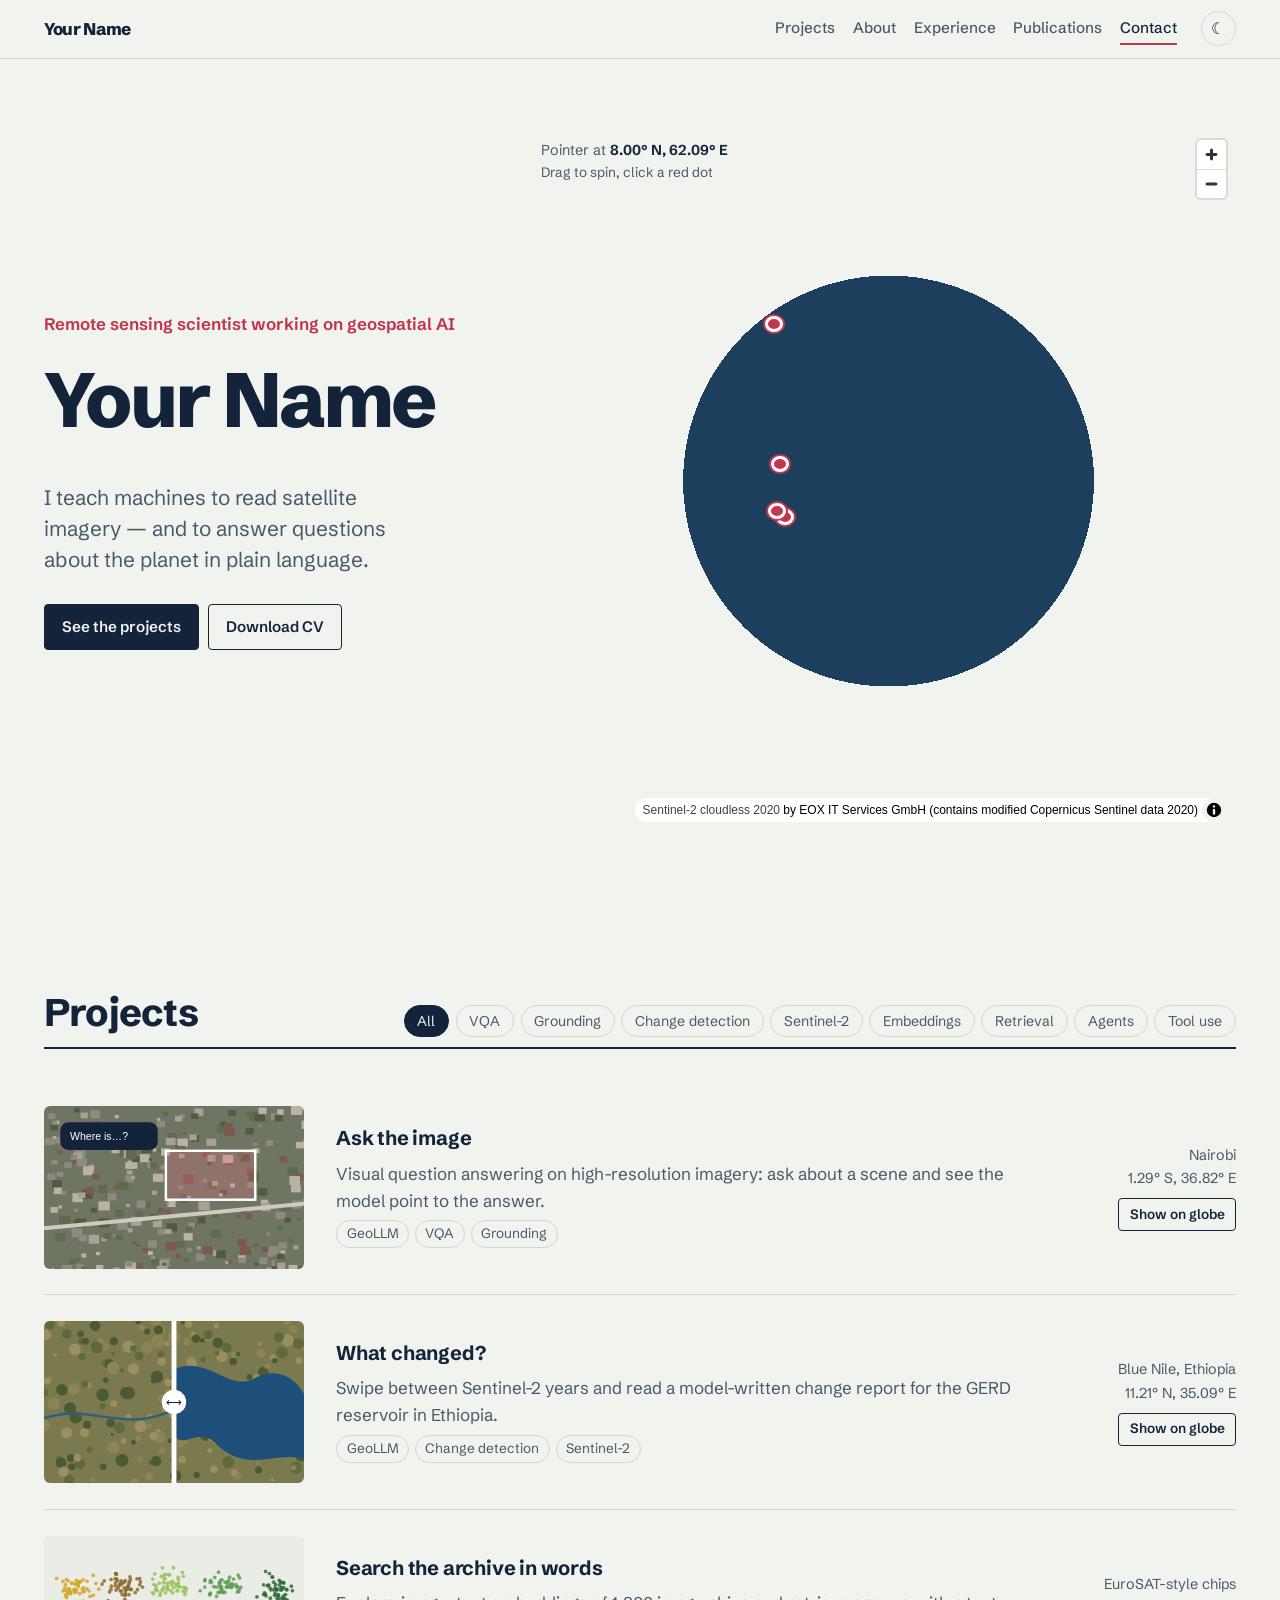
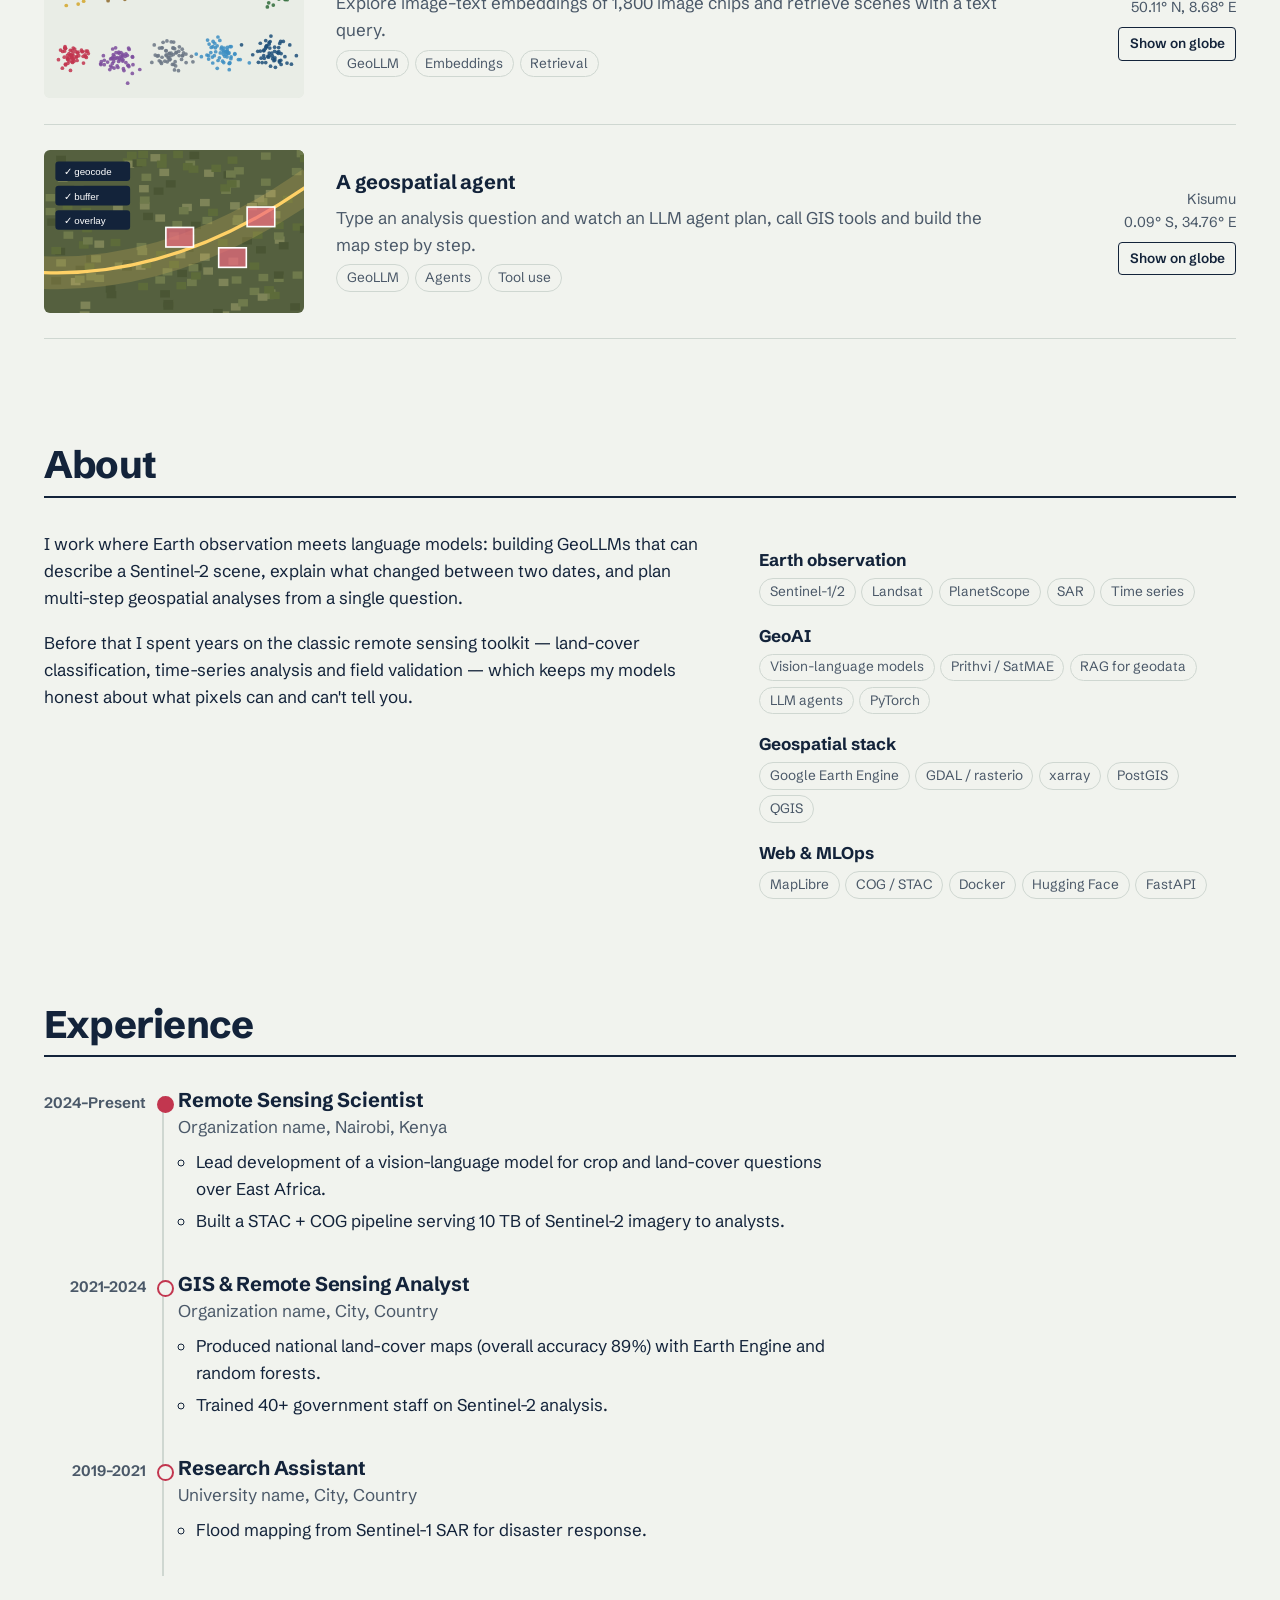
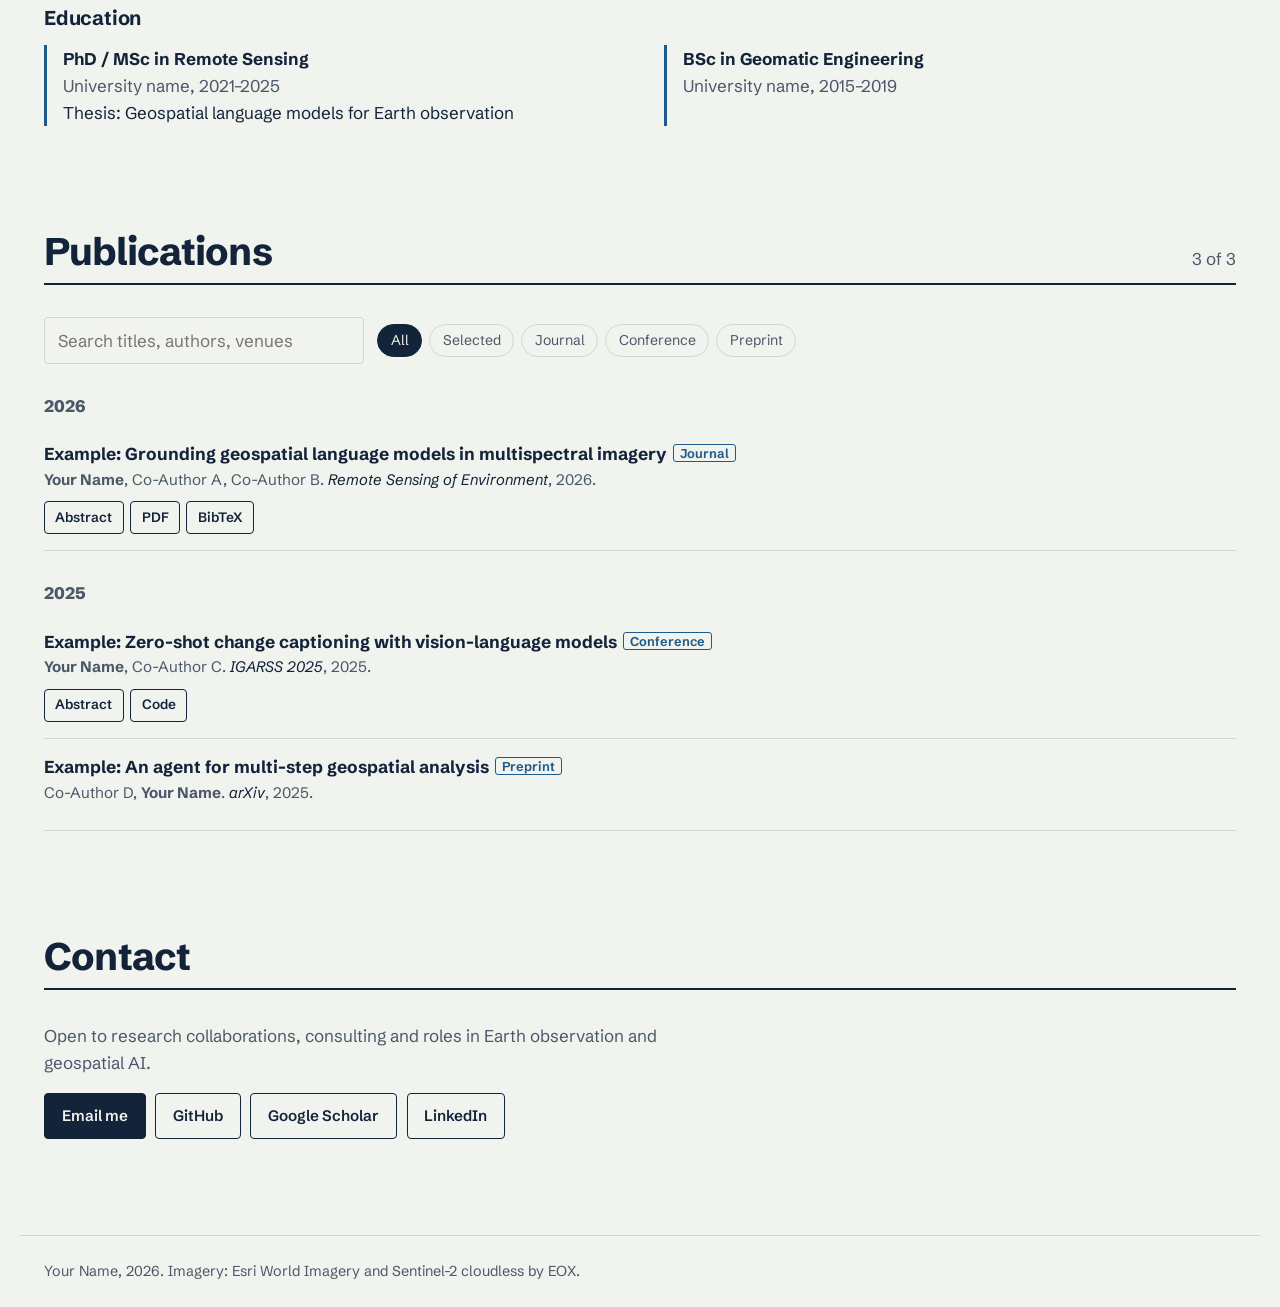
==== index.html @ 6aee1ffe "Add files via upload" ====
<!DOCTYPE html>
<html lang="en">
<head>
  <meta charset="utf-8">
  <meta name="viewport" content="width=device-width, initial-scale=1">
  <title>Portfolio · Remote sensing & GeoLLMs</title>
  <meta name="description" content="Remote sensing and geospatial AI portfolio: GeoLLM projects, publications and experience.">
  <link rel="icon" href="assets/img/favicon.svg" type="image/svg+xml">
  <link rel="preconnect" href="https://fonts.googleapis.com">
  <link rel="preconnect" href="https://fonts.gstatic.com" crossorigin>
  <link href="https://fonts.googleapis.com/css2?family=Schibsted+Grotesk:wght@400..900&display=swap" rel="stylesheet">
  <link rel="stylesheet" href="lib/maplibre-gl.css">
  <link rel="stylesheet" href="assets/css/style.css">
  <script src="assets/js/common.js"></script>
</head>
<body>
  <header class="site-header">
    <div class="inner">
      <a class="brand" href="#top" id="brand">Your Name</a>
      <nav class="nav" aria-label="Sections">
        <a href="#projects">Projects</a>
        <a href="#about">About</a>
        <a href="#experience">Experience</a>
        <a href="#publications">Publications</a>
        <a href="#contact">Contact</a>
      </nav>
      <button class="theme-btn" type="button" aria-label="Toggle theme">☾</button>
    </div>
  </header>

  <main id="top">
    <section class="hero" aria-label="Introduction">
      <div class="hero-text">
        <div class="role" id="role"></div>
        <h1 id="name">Your Name</h1>
        <p class="tagline" id="tagline"></p>
        <div class="hero-actions">
          <a class="btn primary" href="#projects">See the projects</a>
          <a class="btn" id="cv-btn" href="cv.pdf" target="_blank" rel="noopener">Download CV</a>
        </div>
      </div>
      <div class="globe-wrap">
        <div id="globe" role="application" aria-label="Interactive globe showing project sites. Drag to rotate, scroll to zoom."></div>
        <div class="coord-readout" aria-live="off">Pointer at <b id="coords">0.00° N, 0.00° E</b></div>
        <div class="globe-hint">Drag to spin, click a red dot</div>
      </div>
    </section>

    <section class="section" id="projects">
      <div class="section-head">
        <h2>Projects</h2>
        <div class="filters" id="project-filters" role="group" aria-label="Filter projects"></div>
      </div>
      <ul class="project-list" id="project-list"></ul>
    </section>

    <section class="section" id="about">
      <div class="section-head"><h2>About</h2></div>
      <div class="about-grid">
        <div id="about-text"></div>
        <div class="skills"><dl id="skills"></dl></div>
      </div>
    </section>

    <section class="section" id="experience">
      <div class="section-head"><h2>Experience</h2></div>
      <ol class="timeline" id="timeline"></ol>
      <h3 style="margin-top:1.5rem">Education</h3>
      <div class="edu" id="education"></div>
    </section>

    <section class="section" id="publications">
      <div class="section-head">
        <h2>Publications</h2>
        <span class="muted num" id="pub-count"></span>
      </div>
      <div class="pub-tools">
        <input class="search" id="pub-search" type="search" placeholder="Search titles, authors, venues" aria-label="Search publications">
        <div class="filters" id="pub-filters" role="group" aria-label="Filter publications"></div>
      </div>
      <div id="pub-list"></div>
    </section>

    <section class="section" id="contact">
      <div class="section-head"><h2>Contact</h2></div>
      <p class="muted">Open to research collaborations, consulting and roles in Earth observation and geospatial AI.</p>
      <div class="contact" id="contact-links"></div>
    </section>
  </main>

  <footer class="site-footer">
    <span id="footer-name">Your Name</span>, <span class="num" id="year"></span>. Imagery: Esri World Imagery and Sentinel-2 cloudless by EOX.
  </footer>

  <script src="data/profile.js"></script>
  <script src="lib/maplibre-gl.js"></script>
  <script src="assets/js/home.js"></script>
</body>
</html>
---- lib/maplibre-gl.css ----
.maplibregl-map{font:12px/20px Helvetica Neue,Arial,Helvetica,sans-serif;overflow:hidden;position:relative;-webkit-tap-highlight-color:rgb(0 0 0/0)}.maplibregl-canvas{left:0;position:absolute;top:0}.maplibregl-map:fullscreen{height:100%;width:100%}.maplibregl-ctrl-group button.maplibregl-ctrl-compass{touch-action:none}.maplibregl-canvas-container.maplibregl-interactive,.maplibregl-ctrl-group button.maplibregl-ctrl-compass{cursor:grab;-webkit-user-select:none;-moz-user-select:none;user-select:none}.maplibregl-canvas-container.maplibregl-interactive.maplibregl-track-pointer{cursor:pointer}.maplibregl-canvas-container.maplibregl-interactive:active,.maplibregl-ctrl-group button.maplibregl-ctrl-compass:active{cursor:grabbing}.maplibregl-canvas-container.maplibregl-touch-zoom-rotate,.maplibregl-canvas-container.maplibregl-touch-zoom-rotate .maplibregl-canvas{touch-action:pan-x pan-y}.maplibregl-canvas-container.maplibregl-touch-drag-pan,.maplibregl-canvas-container.maplibregl-touch-drag-pan .maplibregl-canvas{touch-action:pinch-zoom}.maplibregl-canvas-container.maplibregl-touch-zoom-rotate.maplibregl-touch-drag-pan,.maplibregl-canvas-container.maplibregl-touch-zoom-rotate.maplibregl-touch-drag-pan .maplibregl-canvas{touch-action:none}.maplibregl-canvas-container.maplibregl-touch-drag-pan.maplibregl-cooperative-gestures,.maplibregl-canvas-container.maplibregl-touch-drag-pan.maplibregl-cooperative-gestures .maplibregl-canvas{touch-action:pan-x pan-y}.maplibregl-ctrl-bottom-left,.maplibregl-ctrl-bottom-right,.maplibregl-ctrl-top-left,.maplibregl-ctrl-top-right{pointer-events:none;position:absolute;z-index:2}.maplibregl-ctrl-top-left{left:0;top:0}.maplibregl-ctrl-top-right{right:0;top:0}.maplibregl-ctrl-bottom-left{bottom:0;left:0}.maplibregl-ctrl-bottom-right{bottom:0;right:0}.maplibregl-ctrl{clear:both;pointer-events:auto;transform:translate(0)}.maplibregl-ctrl-top-left .maplibregl-ctrl{float:left;margin:10px 0 0 10px}.maplibregl-ctrl-top-right .maplibregl-ctrl{float:right;margin:10px 10px 0 0}.maplibregl-ctrl-bottom-left .maplibregl-ctrl{float:left;margin:0 0 10px 10px}.maplibregl-ctrl-bottom-right .maplibregl-ctrl{float:right;margin:0 10px 10px 0}.maplibregl-ctrl-group{background:#fff;border-radius:4px}.maplibregl-ctrl-group:not(:empty){box-shadow:0 0 0 2px rgba(0,0,0,.1)}@media (forced-colors:active){.maplibregl-ctrl-group:not(:empty){box-shadow:0 0 0 2px ButtonText}}.maplibregl-ctrl-group button{background-color:transparent;border:0;box-sizing:border-box;cursor:pointer;display:block;height:29px;outline:none;padding:0;width:29px}.maplibregl-ctrl-group button+button{border-top:1px solid #ddd}.maplibregl-ctrl button .maplibregl-ctrl-icon{background-position:50%;background-repeat:no-repeat;display:block;height:100%;width:100%}@media (forced-colors:active){.maplibregl-ctrl-icon{background-color:transparent}.maplibregl-ctrl-group button+button{border-top:1px solid ButtonText}}.maplibregl-ctrl button::-moz-focus-inner{border:0;padding:0}.maplibregl-ctrl-attrib-button:focus,.maplibregl-ctrl-group button:focus{box-shadow:0 0 2px 2px #0096ff}.maplibregl-ctrl button:disabled{cursor:not-allowed}.maplibregl-ctrl button:disabled .maplibregl-ctrl-icon{opacity:.25}@media (hover:hover){.maplibregl-ctrl button:not(:disabled):hover{background-color:rgba(0,0,0,.05)}}.maplibregl-ctrl button:not(:disabled):active{background-color:rgba(0,0,0,.05)}.maplibregl-ctrl-group button:focus:focus-visible{box-shadow:0 0 2px 2px #0096ff}.maplibregl-ctrl-group button:focus:not(:focus-visible){box-shadow:none}.maplibregl-ctrl-group button:focus:first-child{border-radius:4px 4px 0 0}.maplibregl-ctrl-group button:focus:last-child{border-radius:0 0 4px 4px}.maplibregl-ctrl-group button:focus:only-child{border-radius:inherit}.maplibregl-ctrl button.maplibregl-ctrl-zoom-out .maplibregl-ctrl-icon{background-image:url("data:image/svg+xml;charset=utf-8,%3Csvg xmlns='http://www.w3.org/2000/svg' width='29' height='29' fill='%23333' viewBox='0 0 29 29'%3E%3Cpath d='M10 13c-.75 0-1.5.75-1.5 1.5S9.25 16 10 16h9c.75 0 1.5-.75 1.5-1.5S19.75 13 19 13z'/%3E%3C/svg%3E")}.maplibregl-ctrl button.maplibregl-ctrl-zoom-in .maplibregl-ctrl-icon{background-image:url("data:image/svg+xml;charset=utf-8,%3Csvg xmlns='http://www.w3.org/2000/svg' width='29' height='29' fill='%23333' viewBox='0 0 29 29'%3E%3Cpath d='M14.5 8.5c-.75 0-1.5.75-1.5 1.5v3h-3c-.75 0-1.5.75-1.5 1.5S9.25 16 10 16h3v3c0 .75.75 1.5 1.5 1.5S16 19.75 16 19v-3h3c.75 0 1.5-.75 1.5-1.5S19.75 13 19 13h-3v-3c0-.75-.75-1.5-1.5-1.5'/%3E%3C/svg%3E")}@media (forced-colors:active){.maplibregl-ctrl button.maplibregl-ctrl-zoom-out .maplibregl-ctrl-icon{background-image:url("data:image/svg+xml;charset=utf-8,%3Csvg xmlns='http://www.w3.org/2000/svg' width='29' height='29' fill='%23fff' viewBox='0 0 29 29'%3E%3Cpath d='M10 13c-.75 0-1.5.75-1.5 1.5S9.25 16 10 16h9c.75 0 1.5-.75 1.5-1.5S19.75 13 19 13z'/%3E%3C/svg%3E")}.maplibregl-ctrl button.maplibregl-ctrl-zoom-in .maplibregl-ctrl-icon{background-image:url("data:image/svg+xml;charset=utf-8,%3Csvg xmlns='http://www.w3.org/2000/svg' width='29' height='29' fill='%23fff' viewBox='0 0 29 29'%3E%3Cpath d='M14.5 8.5c-.75 0-1.5.75-1.5 1.5v3h-3c-.75 0-1.5.75-1.5 1.5S9.25 16 10 16h3v3c0 .75.75 1.5 1.5 1.5S16 19.75 16 19v-3h3c.75 0 1.5-.75 1.5-1.5S19.75 13 19 13h-3v-3c0-.75-.75-1.5-1.5-1.5'/%3E%3C/svg%3E")}}@media (forced-colors:active) and (prefers-color-scheme:light){.maplibregl-ctrl button.maplibregl-ctrl-zoom-out .maplibregl-ctrl-icon{background-image:url("data:image/svg+xml;charset=utf-8,%3Csvg xmlns='http://www.w3.org/2000/svg' width='29' height='29' viewBox='0 0 29 29'%3E%3Cpath d='M10 13c-.75 0-1.5.75-1.5 1.5S9.25 16 10 16h9c.75 0 1.5-.75 1.5-1.5S19.75 13 19 13z'/%3E%3C/svg%3E")}.maplibregl-ctrl button.maplibregl-ctrl-zoom-in .maplibregl-ctrl-icon{background-image:url("data:image/svg+xml;charset=utf-8,%3Csvg xmlns='http://www.w3.org/2000/svg' width='29' height='29' viewBox='0 0 29 29'%3E%3Cpath d='M14.5 8.5c-.75 0-1.5.75-1.5 1.5v3h-3c-.75 0-1.5.75-1.5 1.5S9.25 16 10 16h3v3c0 .75.75 1.5 1.5 1.5S16 19.75 16 19v-3h3c.75 0 1.5-.75 1.5-1.5S19.75 13 19 13h-3v-3c0-.75-.75-1.5-1.5-1.5'/%3E%3C/svg%3E")}}.maplibregl-ctrl button.maplibregl-ctrl-fullscreen .maplibregl-ctrl-icon{background-image:url("data:image/svg+xml;charset=utf-8,%3Csvg xmlns='http://www.w3.org/2000/svg' width='29' height='29' fill='%23333' viewBox='0 0 29 29'%3E%3Cpath d='M24 16v5.5c0 1.75-.75 2.5-2.5 2.5H16v-1l3-1.5-4-5.5 1-1 5.5 4 1.5-3zM6 16l1.5 3 5.5-4 1 1-4 5.5 3 1.5v1H7.5C5.75 24 5 23.25 5 21.5V16zm7-11v1l-3 1.5 4 5.5-1 1-5.5-4L6 13H5V7.5C5 5.75 5.75 5 7.5 5zm11 2.5c0-1.75-.75-2.5-2.5-2.5H16v1l3 1.5-4 5.5 1 1 5.5-4 1.5 3h1z'/%3E%3C/svg%3E")}.maplibregl-ctrl button.maplibregl-ctrl-shrink .maplibregl-ctrl-icon{background-image:url("data:image/svg+xml;charset=utf-8,%3Csvg xmlns='http://www.w3.org/2000/svg' width='29' height='29' viewBox='0 0 29 29'%3E%3Cpath d='M18.5 16c-1.75 0-2.5.75-2.5 2.5V24h1l1.5-3 5.5 4 1-1-4-5.5 3-1.5v-1zM13 18.5c0-1.75-.75-2.5-2.5-2.5H5v1l3 1.5L4 24l1 1 5.5-4 1.5 3h1zm3-8c0 1.75.75 2.5 2.5 2.5H24v-1l-3-1.5L25 5l-1-1-5.5 4L17 5h-1zM10.5 13c1.75 0 2.5-.75 2.5-2.5V5h-1l-1.5 3L5 4 4 5l4 5.5L5 12v1z'/%3E%3C/svg%3E")}@media (forced-colors:active){.maplibregl-ctrl button.maplibregl-ctrl-fullscreen .maplibregl-ctrl-icon{background-image:url("data:image/svg+xml;charset=utf-8,%3Csvg xmlns='http://www.w3.org/2000/svg' width='29' height='29' fill='%23fff' viewBox='0 0 29 29'%3E%3Cpath d='M24 16v5.5c0 1.75-.75 2.5-2.5 2.5H16v-1l3-1.5-4-5.5 1-1 5.5 4 1.5-3zM6 16l1.5 3 5.5-4 1 1-4 5.5 3 1.5v1H7.5C5.75 24 5 23.25 5 21.5V16zm7-11v1l-3 1.5 4 5.5-1 1-5.5-4L6 13H5V7.5C5 5.75 5.75 5 7.5 5zm11 2.5c0-1.75-.75-2.5-2.5-2.5H16v1l3 1.5-4 5.5 1 1 5.5-4 1.5 3h1z'/%3E%3C/svg%3E")}.maplibregl-ctrl button.maplibregl-ctrl-shrink .maplibregl-ctrl-icon{background-image:url("data:image/svg+xml;charset=utf-8,%3Csvg xmlns='http://www.w3.org/2000/svg' width='29' height='29' fill='%23fff' viewBox='0 0 29 29'%3E%3Cpath d='M18.5 16c-1.75 0-2.5.75-2.5 2.5V24h1l1.5-3 5.5 4 1-1-4-5.5 3-1.5v-1zM13 18.5c0-1.75-.75-2.5-2.5-2.5H5v1l3 1.5L4 24l1 1 5.5-4 1.5 3h1zm3-8c0 1.75.75 2.5 2.5 2.5H24v-1l-3-1.5L25 5l-1-1-5.5 4L17 5h-1zM10.5 13c1.75 0 2.5-.75 2.5-2.5V5h-1l-1.5 3L5 4 4 5l4 5.5L5 12v1z'/%3E%3C/svg%3E")}}@media (forced-colors:active) and (prefers-color-scheme:light){.maplibregl-ctrl button.maplibregl-ctrl-fullscreen .maplibregl-ctrl-icon{background-image:url("data:image/svg+xml;charset=utf-8,%3Csvg xmlns='http://www.w3.org/2000/svg' width='29' height='29' viewBox='0 0 29 29'%3E%3Cpath d='M24 16v5.5c0 1.75-.75 2.5-2.5 2.5H16v-1l3-1.5-4-5.5 1-1 5.5 4 1.5-3zM6 16l1.5 3 5.5-4 1 1-4 5.5 3 1.5v1H7.5C5.75 24 5 23.25 5 21.5V16zm7-11v1l-3 1.5 4 5.5-1 1-5.5-4L6 13H5V7.5C5 5.75 5.75 5 7.5 5zm11 2.5c0-1.75-.75-2.5-2.5-2.5H16v1l3 1.5-4 5.5 1 1 5.5-4 1.5 3h1z'/%3E%3C/svg%3E")}.maplibregl-ctrl button.maplibregl-ctrl-shrink .maplibregl-ctrl-icon{background-image:url("data:image/svg+xml;charset=utf-8,%3Csvg xmlns='http://www.w3.org/2000/svg' width='29' height='29' viewBox='0 0 29 29'%3E%3Cpath d='M18.5 16c-1.75 0-2.5.75-2.5 2.5V24h1l1.5-3 5.5 4 1-1-4-5.5 3-1.5v-1zM13 18.5c0-1.75-.75-2.5-2.5-2.5H5v1l3 1.5L4 24l1 1 5.5-4 1.5 3h1zm3-8c0 1.75.75 2.5 2.5 2.5H24v-1l-3-1.5L25 5l-1-1-5.5 4L17 5h-1zM10.5 13c1.75 0 2.5-.75 2.5-2.5V5h-1l-1.5 3L5 4 4 5l4 5.5L5 12v1z'/%3E%3C/svg%3E")}}.maplibregl-ctrl button.maplibregl-ctrl-compass .maplibregl-ctrl-icon{background-image:url("data:image/svg+xml;charset=utf-8,%3Csvg xmlns='http://www.w3.org/2000/svg' width='29' height='29' fill='%23333' viewBox='0 0 29 29'%3E%3Cpath d='m10.5 14 4-8 4 8z'/%3E%3Cpath fill='%23ccc' d='m10.5 16 4 8 4-8z'/%3E%3C/svg%3E")}@media (forced-colors:active){.maplibregl-ctrl button.maplibregl-ctrl-compass .maplibregl-ctrl-icon{background-image:url("data:image/svg+xml;charset=utf-8,%3Csvg xmlns='http://www.w3.org/2000/svg' width='29' height='29' fill='%23fff' viewBox='0 0 29 29'%3E%3Cpath d='m10.5 14 4-8 4 8z'/%3E%3Cpath fill='%23ccc' d='m10.5 16 4 8 4-8z'/%3E%3C/svg%3E")}}@media (forced-colors:active) and (prefers-color-scheme:light){.maplibregl-ctrl button.maplibregl-ctrl-compass .maplibregl-ctrl-icon{background-image:url("data:image/svg+xml;charset=utf-8,%3Csvg xmlns='http://www.w3.org/2000/svg' width='29' height='29' viewBox='0 0 29 29'%3E%3Cpath d='m10.5 14 4-8 4 8z'/%3E%3Cpath fill='%23ccc' d='m10.5 16 4 8 4-8z'/%3E%3C/svg%3E")}}.maplibregl-ctrl button.maplibregl-ctrl-globe .maplibregl-ctrl-icon{background-image:url("data:image/svg+xml;charset=utf-8,%3Csvg xmlns='http://www.w3.org/2000/svg' width='22' height='22' fill='none' stroke='%23333' viewBox='0 0 22 22'%3E%3Ccircle cx='11' cy='11' r='8.5'/%3E%3Cpath d='M17.5 11c0 4.819-3.02 8.5-6.5 8.5S4.5 15.819 4.5 11 7.52 2.5 11 2.5s6.5 3.681 6.5 8.5Z'/%3E%3Cpath d='M13.5 11c0 2.447-.331 4.64-.853 6.206-.262.785-.562 1.384-.872 1.777-.314.399-.58.517-.775.517s-.461-.118-.775-.517c-.31-.393-.61-.992-.872-1.777C8.831 15.64 8.5 13.446 8.5 11s.331-4.64.853-6.206c.262-.785.562-1.384.872-1.777.314-.399.58-.517.775-.517s.461.118.775.517c.31.393.61.992.872 1.777.522 1.565.853 3.76.853 6.206Z'/%3E%3Cpath d='M11 7.5c-1.909 0-3.622-.166-4.845-.428-.616-.132-1.08-.283-1.379-.434a1.3 1.3 0 0 1-.224-.138q.07-.058.224-.138c.299-.151.763-.302 1.379-.434C7.378 5.666 9.091 5.5 11 5.5s3.622.166 4.845.428c.616.132 1.08.283 1.379.434.105.053.177.1.224.138q-.07.058-.224.138c-.299.151-.763.302-1.379.434-1.223.262-2.936.428-4.845.428ZM4.486 6.436ZM11 16.5c-1.909 0-3.622-.166-4.845-.428-.616-.132-1.08-.283-1.379-.434a1.3 1.3 0 0 1-.224-.138 1.3 1.3 0 0 1 .224-.138c.299-.151.763-.302 1.379-.434C7.378 14.666 9.091 14.5 11 14.5s3.622.166 4.845.428c.616.132 1.08.283 1.379.434.105.053.177.1.224.138a1.3 1.3 0 0 1-.224.138c-.299.151-.763.302-1.379.434-1.223.262-2.936.428-4.845.428Zm-6.514-1.064ZM11 12.5c-2.46 0-4.672-.222-6.255-.574-.796-.177-1.406-.38-1.805-.59a1.5 1.5 0 0 1-.39-.272.3.3 0 0 1-.047-.064.3.3 0 0 1 .048-.064c.066-.073.189-.167.389-.272.399-.21 1.009-.413 1.805-.59C6.328 9.722 8.54 9.5 11 9.5s4.672.222 6.256.574c.795.177 1.405.38 1.804.59.2.105.323.2.39.272a.3.3 0 0 1 .047.064.3.3 0 0 1-.048.064 1.4 1.4 0 0 1-.389.272c-.399.21-1.009.413-1.804.59-1.584.352-3.796.574-6.256.574Zm-8.501-1.51v.002zm0 .018v.002zm17.002.002v-.002zm0-.018v-.002z'/%3E%3C/svg%3E")}.maplibregl-ctrl button.maplibregl-ctrl-globe-enabled .maplibregl-ctrl-icon{background-image:url("data:image/svg+xml;charset=utf-8,%3Csvg xmlns='http://www.w3.org/2000/svg' width='22' height='22' fill='none' stroke='%2333b5e5' viewBox='0 0 22 22'%3E%3Ccircle cx='11' cy='11' r='8.5'/%3E%3Cpath d='M17.5 11c0 4.819-3.02 8.5-6.5 8.5S4.5 15.819 4.5 11 7.52 2.5 11 2.5s6.5 3.681 6.5 8.5Z'/%3E%3Cpath d='M13.5 11c0 2.447-.331 4.64-.853 6.206-.262.785-.562 1.384-.872 1.777-.314.399-.58.517-.775.517s-.461-.118-.775-.517c-.31-.393-.61-.992-.872-1.777C8.831 15.64 8.5 13.446 8.5 11s.331-4.64.853-6.206c.262-.785.562-1.384.872-1.777.314-.399.58-.517.775-.517s.461.118.775.517c.31.393.61.992.872 1.777.522 1.565.853 3.76.853 6.206Z'/%3E%3Cpath d='M11 7.5c-1.909 0-3.622-.166-4.845-.428-.616-.132-1.08-.283-1.379-.434a1.3 1.3 0 0 1-.224-.138q.07-.058.224-.138c.299-.151.763-.302 1.379-.434C7.378 5.666 9.091 5.5 11 5.5s3.622.166 4.845.428c.616.132 1.08.283 1.379.434.105.053.177.1.224.138q-.07.058-.224.138c-.299.151-.763.302-1.379.434-1.223.262-2.936.428-4.845.428ZM4.486 6.436ZM11 16.5c-1.909 0-3.622-.166-4.845-.428-.616-.132-1.08-.283-1.379-.434a1.3 1.3 0 0 1-.224-.138 1.3 1.3 0 0 1 .224-.138c.299-.151.763-.302 1.379-.434C7.378 14.666 9.091 14.5 11 14.5s3.622.166 4.845.428c.616.132 1.08.283 1.379.434.105.053.177.1.224.138a1.3 1.3 0 0 1-.224.138c-.299.151-.763.302-1.379.434-1.223.262-2.936.428-4.845.428Zm-6.514-1.064ZM11 12.5c-2.46 0-4.672-.222-6.255-.574-.796-.177-1.406-.38-1.805-.59a1.5 1.5 0 0 1-.39-.272.3.3 0 0 1-.047-.064.3.3 0 0 1 .048-.064c.066-.073.189-.167.389-.272.399-.21 1.009-.413 1.805-.59C6.328 9.722 8.54 9.5 11 9.5s4.672.222 6.256.574c.795.177 1.405.38 1.804.59.2.105.323.2.39.272a.3.3 0 0 1 .047.064.3.3 0 0 1-.048.064 1.4 1.4 0 0 1-.389.272c-.399.21-1.009.413-1.804.59-1.584.352-3.796.574-6.256.574Zm-8.501-1.51v.002zm0 .018v.002zm17.002.002v-.002zm0-.018v-.002z'/%3E%3C/svg%3E")}.maplibregl-ctrl button.maplibregl-ctrl-terrain .maplibregl-ctrl-icon{background-image:url("data:image/svg+xml;charset=utf-8,%3Csvg xmlns='http://www.w3.org/2000/svg' width='22' height='22' fill='%23333' viewBox='0 0 22 22'%3E%3Cpath d='m1.754 13.406 4.453-4.851 3.09 3.09 3.281 3.277.969-.969-3.309-3.312 3.844-4.121 6.148 6.886h1.082v-.855l-7.207-8.07-4.84 5.187L6.169 6.57l-5.48 5.965v.871ZM.688 16.844h20.625v1.375H.688Zm0 0'/%3E%3C/svg%3E")}.maplibregl-ctrl button.maplibregl-ctrl-terrain-enabled .maplibregl-ctrl-icon{background-image:url("data:image/svg+xml;charset=utf-8,%3Csvg xmlns='http://www.w3.org/2000/svg' width='22' height='22' fill='%2333b5e5' viewBox='0 0 22 22'%3E%3Cpath d='m1.754 13.406 4.453-4.851 3.09 3.09 3.281 3.277.969-.969-3.309-3.312 3.844-4.121 6.148 6.886h1.082v-.855l-7.207-8.07-4.84 5.187L6.169 6.57l-5.48 5.965v.871ZM.688 16.844h20.625v1.375H.688Zm0 0'/%3E%3C/svg%3E")}.maplibregl-ctrl button.maplibregl-ctrl-geolocate .maplibregl-ctrl-icon{background-image:url("data:image/svg+xml;charset=utf-8,%3Csvg xmlns='http://www.w3.org/2000/svg' width='29' height='29' fill='%23333' viewBox='0 0 20 20'%3E%3Cpath d='M10 4C9 4 9 5 9 5v.1A5 5 0 0 0 5.1 9H5s-1 0-1 1 1 1 1 1h.1A5 5 0 0 0 9 14.9v.1s0 1 1 1 1-1 1-1v-.1a5 5 0 0 0 3.9-3.9h.1s1 0 1-1-1-1-1-1h-.1A5 5 0 0 0 11 5.1V5s0-1-1-1m0 2.5a3.5 3.5 0 1 1 0 7 3.5 3.5 0 1 1 0-7'/%3E%3Ccircle cx='10' cy='10' r='2'/%3E%3C/svg%3E")}.maplibregl-ctrl button.maplibregl-ctrl-geolocate:disabled .maplibregl-ctrl-icon{background-image:url("data:image/svg+xml;charset=utf-8,%3Csvg xmlns='http://www.w3.org/2000/svg' width='29' height='29' fill='%23aaa' viewBox='0 0 20 20'%3E%3Cpath d='M10 4C9 4 9 5 9 5v.1A5 5 0 0 0 5.1 9H5s-1 0-1 1 1 1 1 1h.1A5 5 0 0 0 9 14.9v.1s0 1 1 1 1-1 1-1v-.1a5 5 0 0 0 3.9-3.9h.1s1 0 1-1-1-1-1-1h-.1A5 5 0 0 0 11 5.1V5s0-1-1-1m0 2.5a3.5 3.5 0 1 1 0 7 3.5 3.5 0 1 1 0-7'/%3E%3Ccircle cx='10' cy='10' r='2'/%3E%3Cpath fill='red' d='m14 5 1 1-9 9-1-1z'/%3E%3C/svg%3E")}.maplibregl-ctrl button.maplibregl-ctrl-geolocate.maplibregl-ctrl-geolocate-active .maplibregl-ctrl-icon{background-image:url("data:image/svg+xml;charset=utf-8,%3Csvg xmlns='http://www.w3.org/2000/svg' width='29' height='29' fill='%2333b5e5' viewBox='0 0 20 20'%3E%3Cpath d='M10 4C9 4 9 5 9 5v.1A5 5 0 0 0 5.1 9H5s-1 0-1 1 1 1 1 1h.1A5 5 0 0 0 9 14.9v.1s0 1 1 1 1-1 1-1v-.1a5 5 0 0 0 3.9-3.9h.1s1 0 1-1-1-1-1-1h-.1A5 5 0 0 0 11 5.1V5s0-1-1-1m0 2.5a3.5 3.5 0 1 1 0 7 3.5 3.5 0 1 1 0-7'/%3E%3Ccircle cx='10' cy='10' r='2'/%3E%3C/svg%3E")}.maplibregl-ctrl button.maplibregl-ctrl-geolocate.maplibregl-ctrl-geolocate-active-error .maplibregl-ctrl-icon{background-image:url("data:image/svg+xml;charset=utf-8,%3Csvg xmlns='http://www.w3.org/2000/svg' width='29' height='29' fill='%23e58978' viewBox='0 0 20 20'%3E%3Cpath d='M10 4C9 4 9 5 9 5v.1A5 5 0 0 0 5.1 9H5s-1 0-1 1 1 1 1 1h.1A5 5 0 0 0 9 14.9v.1s0 1 1 1 1-1 1-1v-.1a5 5 0 0 0 3.9-3.9h.1s1 0 1-1-1-1-1-1h-.1A5 5 0 0 0 11 5.1V5s0-1-1-1m0 2.5a3.5 3.5 0 1 1 0 7 3.5 3.5 0 1 1 0-7'/%3E%3Ccircle cx='10' cy='10' r='2'/%3E%3C/svg%3E")}.maplibregl-ctrl button.maplibregl-ctrl-geolocate.maplibregl-ctrl-geolocate-background .maplibregl-ctrl-icon{background-image:url("data:image/svg+xml;charset=utf-8,%3Csvg xmlns='http://www.w3.org/2000/svg' width='29' height='29' fill='%2333b5e5' viewBox='0 0 20 20'%3E%3Cpath d='M10 4C9 4 9 5 9 5v.1A5 5 0 0 0 5.1 9H5s-1 0-1 1 1 1 1 1h.1A5 5 0 0 0 9 14.9v.1s0 1 1 1 1-1 1-1v-.1a5 5 0 0 0 3.9-3.9h.1s1 0 1-1-1-1-1-1h-.1A5 5 0 0 0 11 5.1V5s0-1-1-1m0 2.5a3.5 3.5 0 1 1 0 7 3.5 3.5 0 1 1 0-7'/%3E%3C/svg%3E")}.maplibregl-ctrl button.maplibregl-ctrl-geolocate.maplibregl-ctrl-geolocate-background-error .maplibregl-ctrl-icon{background-image:url("data:image/svg+xml;charset=utf-8,%3Csvg xmlns='http://www.w3.org/2000/svg' width='29' height='29' fill='%23e54e33' viewBox='0 0 20 20'%3E%3Cpath d='M10 4C9 4 9 5 9 5v.1A5 5 0 0 0 5.1 9H5s-1 0-1 1 1 1 1 1h.1A5 5 0 0 0 9 14.9v.1s0 1 1 1 1-1 1-1v-.1a5 5 0 0 0 3.9-3.9h.1s1 0 1-1-1-1-1-1h-.1A5 5 0 0 0 11 5.1V5s0-1-1-1m0 2.5a3.5 3.5 0 1 1 0 7 3.5 3.5 0 1 1 0-7'/%3E%3C/svg%3E")}.maplibregl-ctrl button.maplibregl-ctrl-geolocate.maplibregl-ctrl-geolocate-waiting .maplibregl-ctrl-icon{animation:maplibregl-spin 2s linear infinite}@media (forced-colors:active){.maplibregl-ctrl button.maplibregl-ctrl-geolocate .maplibregl-ctrl-icon{background-image:url("data:image/svg+xml;charset=utf-8,%3Csvg xmlns='http://www.w3.org/2000/svg' width='29' height='29' fill='%23fff' viewBox='0 0 20 20'%3E%3Cpath d='M10 4C9 4 9 5 9 5v.1A5 5 0 0 0 5.1 9H5s-1 0-1 1 1 1 1 1h.1A5 5 0 0 0 9 14.9v.1s0 1 1 1 1-1 1-1v-.1a5 5 0 0 0 3.9-3.9h.1s1 0 1-1-1-1-1-1h-.1A5 5 0 0 0 11 5.1V5s0-1-1-1m0 2.5a3.5 3.5 0 1 1 0 7 3.5 3.5 0 1 1 0-7'/%3E%3Ccircle cx='10' cy='10' r='2'/%3E%3C/svg%3E")}.maplibregl-ctrl button.maplibregl-ctrl-geolocate:disabled .maplibregl-ctrl-icon{background-image:url("data:image/svg+xml;charset=utf-8,%3Csvg xmlns='http://www.w3.org/2000/svg' width='29' height='29' fill='%23999' viewBox='0 0 20 20'%3E%3Cpath d='M10 4C9 4 9 5 9 5v.1A5 5 0 0 0 5.1 9H5s-1 0-1 1 1 1 1 1h.1A5 5 0 0 0 9 14.9v.1s0 1 1 1 1-1 1-1v-.1a5 5 0 0 0 3.9-3.9h.1s1 0 1-1-1-1-1-1h-.1A5 5 0 0 0 11 5.1V5s0-1-1-1m0 2.5a3.5 3.5 0 1 1 0 7 3.5 3.5 0 1 1 0-7'/%3E%3Ccircle cx='10' cy='10' r='2'/%3E%3Cpath fill='red' d='m14 5 1 1-9 9-1-1z'/%3E%3C/svg%3E")}.maplibregl-ctrl button.maplibregl-ctrl-geolocate.maplibregl-ctrl-geolocate-active .maplibregl-ctrl-icon{background-image:url("data:image/svg+xml;charset=utf-8,%3Csvg xmlns='http://www.w3.org/2000/svg' width='29' height='29' fill='%2333b5e5' viewBox='0 0 20 20'%3E%3Cpath d='M10 4C9 4 9 5 9 5v.1A5 5 0 0 0 5.1 9H5s-1 0-1 1 1 1 1 1h.1A5 5 0 0 0 9 14.9v.1s0 1 1 1 1-1 1-1v-.1a5 5 0 0 0 3.9-3.9h.1s1 0 1-1-1-1-1-1h-.1A5 5 0 0 0 11 5.1V5s0-1-1-1m0 2.5a3.5 3.5 0 1 1 0 7 3.5 3.5 0 1 1 0-7'/%3E%3Ccircle cx='10' cy='10' r='2'/%3E%3C/svg%3E")}.maplibregl-ctrl button.maplibregl-ctrl-geolocate.maplibregl-ctrl-geolocate-active-error .maplibregl-ctrl-icon{background-image:url("data:image/svg+xml;charset=utf-8,%3Csvg xmlns='http://www.w3.org/2000/svg' width='29' height='29' fill='%23e58978' viewBox='0 0 20 20'%3E%3Cpath d='M10 4C9 4 9 5 9 5v.1A5 5 0 0 0 5.1 9H5s-1 0-1 1 1 1 1 1h.1A5 5 0 0 0 9 14.9v.1s0 1 1 1 1-1 1-1v-.1a5 5 0 0 0 3.9-3.9h.1s1 0 1-1-1-1-1-1h-.1A5 5 0 0 0 11 5.1V5s0-1-1-1m0 2.5a3.5 3.5 0 1 1 0 7 3.5 3.5 0 1 1 0-7'/%3E%3Ccircle cx='10' cy='10' r='2'/%3E%3C/svg%3E")}.maplibregl-ctrl button.maplibregl-ctrl-geolocate.maplibregl-ctrl-geolocate-background .maplibregl-ctrl-icon{background-image:url("data:image/svg+xml;charset=utf-8,%3Csvg xmlns='http://www.w3.org/2000/svg' width='29' height='29' fill='%2333b5e5' viewBox='0 0 20 20'%3E%3Cpath d='M10 4C9 4 9 5 9 5v.1A5 5 0 0 0 5.1 9H5s-1 0-1 1 1 1 1 1h.1A5 5 0 0 0 9 14.9v.1s0 1 1 1 1-1 1-1v-.1a5 5 0 0 0 3.9-3.9h.1s1 0 1-1-1-1-1-1h-.1A5 5 0 0 0 11 5.1V5s0-1-1-1m0 2.5a3.5 3.5 0 1 1 0 7 3.5 3.5 0 1 1 0-7'/%3E%3C/svg%3E")}.maplibregl-ctrl button.maplibregl-ctrl-geolocate.maplibregl-ctrl-geolocate-background-error .maplibregl-ctrl-icon{background-image:url("data:image/svg+xml;charset=utf-8,%3Csvg xmlns='http://www.w3.org/2000/svg' width='29' height='29' fill='%23e54e33' viewBox='0 0 20 20'%3E%3Cpath d='M10 4C9 4 9 5 9 5v.1A5 5 0 0 0 5.1 9H5s-1 0-1 1 1 1 1 1h.1A5 5 0 0 0 9 14.9v.1s0 1 1 1 1-1 1-1v-.1a5 5 0 0 0 3.9-3.9h.1s1 0 1-1-1-1-1-1h-.1A5 5 0 0 0 11 5.1V5s0-1-1-1m0 2.5a3.5 3.5 0 1 1 0 7 3.5 3.5 0 1 1 0-7'/%3E%3C/svg%3E")}}@media (forced-colors:active) and (prefers-color-scheme:light){.maplibregl-ctrl button.maplibregl-ctrl-geolocate .maplibregl-ctrl-icon{background-image:url("data:image/svg+xml;charset=utf-8,%3Csvg xmlns='http://www.w3.org/2000/svg' width='29' height='29' viewBox='0 0 20 20'%3E%3Cpath d='M10 4C9 4 9 5 9 5v.1A5 5 0 0 0 5.1 9H5s-1 0-1 1 1 1 1 1h.1A5 5 0 0 0 9 14.9v.1s0 1 1 1 1-1 1-1v-.1a5 5 0 0 0 3.9-3.9h.1s1 0 1-1-1-1-1-1h-.1A5 5 0 0 0 11 5.1V5s0-1-1-1m0 2.5a3.5 3.5 0 1 1 0 7 3.5 3.5 0 1 1 0-7'/%3E%3Ccircle cx='10' cy='10' r='2'/%3E%3C/svg%3E")}.maplibregl-ctrl button.maplibregl-ctrl-geolocate:disabled .maplibregl-ctrl-icon{background-image:url("data:image/svg+xml;charset=utf-8,%3Csvg xmlns='http://www.w3.org/2000/svg' width='29' height='29' fill='%23666' viewBox='0 0 20 20'%3E%3Cpath d='M10 4C9 4 9 5 9 5v.1A5 5 0 0 0 5.1 9H5s-1 0-1 1 1 1 1 1h.1A5 5 0 0 0 9 14.9v.1s0 1 1 1 1-1 1-1v-.1a5 5 0 0 0 3.9-3.9h.1s1 0 1-1-1-1-1-1h-.1A5 5 0 0 0 11 5.1V5s0-1-1-1m0 2.5a3.5 3.5 0 1 1 0 7 3.5 3.5 0 1 1 0-7'/%3E%3Ccircle cx='10' cy='10' r='2'/%3E%3Cpath fill='red' d='m14 5 1 1-9 9-1-1z'/%3E%3C/svg%3E")}}@keyframes maplibregl-spin{0%{transform:rotate(0deg)}to{transform:rotate(1turn)}}a.maplibregl-ctrl-logo{background-image:url("data:image/svg+xml;charset=utf-8,%3Csvg xmlns='http://www.w3.org/2000/svg' width='88' height='23' fill='none'%3E%3Cpath fill='%23000' fill-opacity='.4' fill-rule='evenodd' d='M17.408 16.796h-1.827l2.501-12.095h.198l3.324 6.533.988 2.19.988-2.19 3.258-6.533h.181l2.6 12.095h-1.81l-1.218-5.644-.362-1.71-.658 1.71-2.929 5.644h-.098l-2.914-5.644-.757-1.71-.345 1.71zm1.958-3.42-.726 3.663a1.255 1.255 0 0 1-1.232 1.011h-1.827a1.255 1.255 0 0 1-1.229-1.509l2.501-12.095a1.255 1.255 0 0 1 1.23-1.001h.197a1.25 1.25 0 0 1 1.12.685l3.19 6.273 3.125-6.263a1.25 1.25 0 0 1 1.123-.695h.181a1.255 1.255 0 0 1 1.227.991l1.443 6.71a5 5 0 0 1 .314-.787l.009-.016a4.6 4.6 0 0 1 1.777-1.887c.782-.46 1.668-.667 2.611-.667a4.6 4.6 0 0 1 1.7.32l.306.134c.21-.16.474-.256.759-.256h1.694a1.255 1.255 0 0 1 1.212.925 1.255 1.255 0 0 1 1.212-.925h1.711c.284 0 .545.094.755.252.613-.3 1.312-.45 2.075-.45 1.356 0 2.557.445 3.482 1.4q.47.48.763 1.064V4.701a1.255 1.255 0 0 1 1.255-1.255h1.86A1.255 1.255 0 0 1 54.44 4.7v9.194h2.217c.19 0 .37.043.532.118v-4.77c0-.356.147-.678.385-.906a2.42 2.42 0 0 1-.682-1.71c0-.665.267-1.253.735-1.7a2.45 2.45 0 0 1 1.722-.674 2.43 2.43 0 0 1 1.705.675q.318.302.504.683V4.7a1.255 1.255 0 0 1 1.255-1.255h1.744A1.255 1.255 0 0 1 65.812 4.7v3.335a4.8 4.8 0 0 1 1.526-.246c.938 0 1.817.214 2.59.69a4.47 4.47 0 0 1 1.67 1.743v-.98a1.255 1.255 0 0 1 1.256-1.256h1.777c.233 0 .451.064.639.174a3.4 3.4 0 0 1 1.567-.372c.346 0 .861.02 1.285.232a1.25 1.25 0 0 1 .689 1.004 4.7 4.7 0 0 1 .853-.588c.795-.44 1.675-.647 2.61-.647 1.385 0 2.65.39 3.525 1.396.836.938 1.168 2.173 1.168 3.528q-.001.515-.056 1.051a1.255 1.255 0 0 1-.947 1.09l.408.952a1.255 1.255 0 0 1-.477 1.552c-.418.268-.92.463-1.458.612-.613.171-1.304.244-2.049.244-1.06 0-2.043-.207-2.886-.698l-.015-.008c-.798-.48-1.419-1.135-1.818-1.963l-.004-.008a5.8 5.8 0 0 1-.548-2.512q0-.429.053-.843a1.3 1.3 0 0 1-.333-.086l-.166-.004c-.223 0-.426.062-.643.228-.03.024-.142.139-.142.59v3.883a1.255 1.255 0 0 1-1.256 1.256h-1.777a1.255 1.255 0 0 1-1.256-1.256V15.69l-.032.057a4.8 4.8 0 0 1-1.86 1.833 5.04 5.04 0 0 1-2.484.634 4.5 4.5 0 0 1-1.935-.424 1.25 1.25 0 0 1-.764.258h-1.71a1.255 1.255 0 0 1-1.256-1.255V7.687a2.4 2.4 0 0 1-.428.625c.253.23.412.561.412.93v7.553a1.255 1.255 0 0 1-1.256 1.255h-1.843a1.25 1.25 0 0 1-.894-.373c-.228.23-.544.373-.894.373H51.32a1.255 1.255 0 0 1-1.256-1.255v-1.251l-.061.117a4.7 4.7 0 0 1-1.782 1.884 4.77 4.77 0 0 1-2.485.67 5.6 5.6 0 0 1-1.485-.188l.009 2.764a1.255 1.255 0 0 1-1.255 1.259h-1.729a1.255 1.255 0 0 1-1.255-1.255v-3.537a1.255 1.255 0 0 1-1.167.793h-1.679a1.25 1.25 0 0 1-.77-.263 4.5 4.5 0 0 1-1.945.429c-.885 0-1.724-.21-2.495-.632l-.017-.01a5 5 0 0 1-1.081-.836 1.255 1.255 0 0 1-1.254 1.312h-1.81a1.255 1.255 0 0 1-1.228-.99l-.782-3.625-2.044 3.939a1.25 1.25 0 0 1-1.115.676h-.098a1.25 1.25 0 0 1-1.116-.68l-2.061-3.994zM35.92 16.63l.207-.114.223-.15q.493-.356.735-.785l.061-.118.033 1.332h1.678V9.242h-1.694l-.033 1.267q-.133-.329-.526-.658l-.032-.028a3.2 3.2 0 0 0-.668-.428l-.27-.12a3.3 3.3 0 0 0-1.235-.23q-1.136-.001-1.974.493a3.36 3.36 0 0 0-1.3 1.382q-.445.89-.444 2.074 0 1.2.51 2.107a3.8 3.8 0 0 0 1.382 1.381 3.9 3.9 0 0 0 1.893.477q.795 0 1.455-.33zm-2.789-5.38q-.576.675-.575 1.762 0 1.102.559 1.794.576.675 1.645.675a2.25 2.25 0 0 0 .934-.19 2.2 2.2 0 0 0 .468-.29l.178-.161a2.2 2.2 0 0 0 .397-.561q.244-.5.244-1.15v-.115q0-.708-.296-1.267l-.043-.077a2.2 2.2 0 0 0-.633-.709l-.13-.086-.047-.028a2.1 2.1 0 0 0-1.073-.285q-1.052 0-1.629.692zm2.316 2.706c.163-.17.28-.407.28-.83v-.114c0-.292-.06-.508-.15-.68a.96.96 0 0 0-.353-.389.85.85 0 0 0-.464-.127c-.4 0-.56.114-.664.239l-.01.012c-.148.174-.275.45-.275.945 0 .506.122.801.27.99.097.11.266.224.68.224.303 0 .504-.09.687-.269zm7.545 1.705a2.6 2.6 0 0 0 .331.423q.319.33.755.548l.173.074q.65.255 1.49.255 1.02 0 1.844-.493a3.45 3.45 0 0 0 1.316-1.4q.493-.904.493-2.089 0-1.909-.988-2.913-.988-1.02-2.584-1.02-.898 0-1.575.347a3 3 0 0 0-.415.262l-.199.166a3.4 3.4 0 0 0-.64.82V9.242h-1.712v11.553h1.729l-.017-5.134zm.53-1.138q.206.29.48.5l.155.11.053.034q.51.296 1.119.297 1.07 0 1.645-.675.577-.69.576-1.762 0-1.119-.576-1.777-.558-.675-1.645-.675-.435 0-.835.16a2 2 0 0 0-.284.136 2 2 0 0 0-.363.254 2.2 2.2 0 0 0-.46.569l-.082.162a2.6 2.6 0 0 0-.213 1.072v.115q0 .707.296 1.267l.135.211zm.964-.818a1.1 1.1 0 0 0 .367.385.94.94 0 0 0 .476.118c.423 0 .59-.117.687-.23.159-.194.28-.478.28-.95 0-.53-.133-.8-.266-.952l-.021-.025c-.078-.094-.231-.221-.68-.221a1 1 0 0 0-.503.135l-.012.007a.86.86 0 0 0-.335.343c-.073.133-.132.324-.132.614v.115a1.4 1.4 0 0 0 .14.66zm15.7-6.222q.347-.346.346-.856a1.05 1.05 0 0 0-.345-.79 1.18 1.18 0 0 0-.84-.329q-.51 0-.855.33a1.05 1.05 0 0 0-.346.79q0 .51.346.855.345.346.856.346.51 0 .839-.346zm4.337 9.314.033-1.332q.191.403.59.747l.098.081a4 4 0 0 0 .316.224l.223.122a3.2 3.2 0 0 0 1.44.322 3.8 3.8 0 0 0 1.875-.477 3.5 3.5 0 0 0 1.382-1.366q.527-.89.526-2.09 0-1.184-.444-2.073a3.24 3.24 0 0 0-1.283-1.399q-.823-.51-1.942-.51a3.5 3.5 0 0 0-1.527.344l-.086.043-.165.09a3 3 0 0 0-.33.214q-.432.315-.656.707a2 2 0 0 0-.099.198l.082-1.283V4.701h-1.744v12.095zm.473-2.509a2.5 2.5 0 0 0 .566.7q.117.098.245.18l.144.08a2.1 2.1 0 0 0 .975.232q1.07 0 1.645-.675.576-.69.576-1.778 0-1.102-.576-1.777-.56-.691-1.645-.692a2.2 2.2 0 0 0-1.015.235q-.22.113-.415.282l-.15.142a2.1 2.1 0 0 0-.42.594q-.223.479-.223 1.1v.115q0 .705.293 1.26zm2.616-.293c.157-.191.28-.479.28-.967 0-.51-.13-.79-.276-.961l-.021-.026c-.082-.1-.232-.225-.67-.225a.87.87 0 0 0-.681.279l-.012.011c-.154.155-.274.38-.274.807v.115c0 .285.057.499.144.669a1.1 1.1 0 0 0 .367.405c.137.082.28.123.455.123.423 0 .59-.118.686-.23zm8.266-3.013q.345-.13.724-.14l.069-.002q.493 0 .642.099l.247-1.794q-.196-.099-.717-.099a2.3 2.3 0 0 0-.545.063 2 2 0 0 0-.411.148 2.2 2.2 0 0 0-.4.249 2.5 2.5 0 0 0-.485.499 2.7 2.7 0 0 0-.32.581l-.05.137v-1.48h-1.778v7.553h1.777v-3.884q0-.546.159-.943a1.5 1.5 0 0 1 .466-.636 2.5 2.5 0 0 1 .399-.253 2 2 0 0 1 .224-.099zm9.784 2.656.05-.922q0-1.743-.856-2.698-.838-.97-2.584-.97-1.119-.001-2.007.493a3.46 3.46 0 0 0-1.4 1.382q-.493.906-.493 2.106 0 1.07.428 1.975.428.89 1.332 1.432.906.526 2.255.526.973 0 1.668-.185l.044-.012.135-.04q.613-.184.984-.421l-.542-1.267q-.3.162-.642.274l-.297.087q-.51.131-1.3.131-.954 0-1.497-.444a1.6 1.6 0 0 1-.192-.193q-.366-.44-.512-1.234l-.004-.021zm-5.427-1.256-.003.022h3.752v-.138q-.011-.727-.288-1.118a1 1 0 0 0-.156-.176q-.46-.428-1.316-.428-.986 0-1.494.604-.379.45-.494 1.234zm-27.053 2.77V4.7h-1.86v12.095h5.333V15.15zm7.103-5.908v7.553h-1.843V9.242h1.843z'/%3E%3Cpath fill='%23fff' d='m19.63 11.151-.757-1.71-.345 1.71-1.12 5.644h-1.827L18.083 4.7h.197l3.325 6.533.988 2.19.988-2.19L26.839 4.7h.181l2.6 12.095h-1.81l-1.218-5.644-.362-1.71-.658 1.71-2.93 5.644h-.098l-2.913-5.644zm14.836 5.81q-1.02 0-1.893-.478a3.8 3.8 0 0 1-1.381-1.382q-.51-.906-.51-2.106 0-1.185.444-2.074a3.36 3.36 0 0 1 1.3-1.382q.839-.494 1.974-.494a3.3 3.3 0 0 1 1.234.231 3.3 3.3 0 0 1 .97.575q.396.33.527.659l.033-1.267h1.694v7.553H37.18l-.033-1.332q-.279.593-1.02 1.053a3.17 3.17 0 0 1-1.662.444zm.296-1.482q.938 0 1.58-.642.642-.66.642-1.711v-.115q0-.708-.296-1.267a2.2 2.2 0 0 0-.807-.872 2.1 2.1 0 0 0-1.119-.313q-1.053 0-1.629.692-.575.675-.575 1.76 0 1.103.559 1.795.577.675 1.645.675zm6.521-6.237h1.711v1.4q.906-1.597 2.83-1.597 1.596 0 2.584 1.02.988 1.005.988 2.914 0 1.185-.493 2.09a3.46 3.46 0 0 1-1.316 1.399 3.5 3.5 0 0 1-1.844.493q-.954 0-1.662-.329a2.67 2.67 0 0 1-1.086-.97l.017 5.134h-1.728zm4.048 6.22q1.07 0 1.645-.674.577-.69.576-1.762 0-1.119-.576-1.777-.558-.675-1.645-.675-.592 0-1.12.296-.51.28-.822.823-.296.527-.296 1.234v.115q0 .708.296 1.267.313.543.823.855.51.296 1.119.297z'/%3E%3Cpath fill='%23e1e3e9' d='M51.325 4.7h1.86v10.45h3.473v1.646h-5.333zm7.12 4.542h1.843v7.553h-1.843zm.905-1.415a1.16 1.16 0 0 1-.856-.346 1.17 1.17 0 0 1-.346-.856 1.05 1.05 0 0 1 .346-.79q.346-.329.856-.329.494 0 .839.33a1.05 1.05 0 0 1 .345.79 1.16 1.16 0 0 1-.345.855q-.33.346-.84.346zm7.875 9.133a3.17 3.17 0 0 1-1.662-.444q-.723-.46-1.004-1.053l-.033 1.332h-1.71V4.701h1.743v4.657l-.082 1.283q.279-.658 1.086-1.119a3.5 3.5 0 0 1 1.778-.477q1.119 0 1.942.51a3.24 3.24 0 0 1 1.283 1.4q.445.888.444 2.072 0 1.201-.526 2.09a3.5 3.5 0 0 1-1.382 1.366 3.8 3.8 0 0 1-1.876.477zm-.296-1.481q1.069 0 1.645-.675.577-.69.577-1.778 0-1.102-.577-1.776-.56-.691-1.645-.692a2.12 2.12 0 0 0-1.58.659q-.642.641-.642 1.694v.115q0 .71.296 1.267a2.4 2.4 0 0 0 .807.872 2.1 2.1 0 0 0 1.119.313zm5.927-6.237h1.777v1.481q.263-.757.856-1.217a2.14 2.14 0 0 1 1.349-.46q.527 0 .724.098l-.247 1.794q-.149-.099-.642-.099-.774 0-1.416.494-.626.493-.626 1.58v3.883h-1.777V9.242zm9.534 7.718q-1.35 0-2.255-.526-.904-.543-1.332-1.432a4.6 4.6 0 0 1-.428-1.975q0-1.2.493-2.106a3.46 3.46 0 0 1 1.4-1.382q.889-.495 2.007-.494 1.744 0 2.584.97.855.956.856 2.7 0 .444-.05.92h-5.43q.18 1.005.708 1.45.542.443 1.497.443.79 0 1.3-.131a4 4 0 0 0 .938-.362l.542 1.267q-.411.263-1.119.46-.708.198-1.711.197zm1.596-4.558q.016-1.02-.444-1.432-.46-.428-1.316-.428-1.728 0-1.991 1.86z'/%3E%3Cpath d='M5.074 15.948a.484.657 0 0 0-.486.659v1.84a.484.657 0 0 0 .486.659h4.101a.484.657 0 0 0 .486-.659v-1.84a.484.657 0 0 0-.486-.659zm3.56 1.16H5.617v.838h3.017z' style='fill:%23fff;fill-rule:evenodd;stroke-width:1.03600001'/%3E%3Cg style='stroke-width:1.12603545'%3E%3Cpath d='M-9.408-1.416c-3.833-.025-7.056 2.912-7.08 6.615-.02 3.08 1.653 4.832 3.107 6.268.903.892 1.721 1.74 2.32 2.902l-.525-.004c-.543-.003-.992.304-1.24.639a1.87 1.87 0 0 0-.362 1.121l-.011 1.877c-.003.402.104.787.347 1.125.244.338.688.653 1.23.656l4.142.028c.542.003.99-.306 1.238-.641a1.87 1.87 0 0 0 .363-1.121l.012-1.875a1.87 1.87 0 0 0-.348-1.127c-.243-.338-.688-.653-1.23-.656l-.518-.004c.597-1.145 1.425-1.983 2.348-2.87 1.473-1.414 3.18-3.149 3.2-6.226-.016-3.59-2.923-6.684-6.993-6.707m-.006 1.1v.002c3.274.02 5.92 2.532 5.9 5.6-.017 2.706-1.39 4.026-2.863 5.44-1.034.994-2.118 2.033-2.814 3.633-.018.041-.052.055-.075.065q-.013.004-.02.01a.34.34 0 0 1-.226.084.34.34 0 0 1-.224-.086l-.092-.077c-.699-1.615-1.768-2.669-2.781-3.67-1.454-1.435-2.797-2.762-2.78-5.478.02-3.067 2.7-5.545 5.975-5.523m-.02 2.826c-1.62-.01-2.944 1.315-2.955 2.96-.01 1.646 1.295 2.988 2.916 2.999h.002c1.621.01 2.943-1.316 2.953-2.961.011-1.646-1.294-2.988-2.916-2.998m-.005 1.1c1.017.006 1.829.83 1.822 1.89s-.83 1.874-1.848 1.867c-1.018-.006-1.829-.83-1.822-1.89s.83-1.874 1.848-1.868m-2.155 11.857 4.14.025c.271.002.49.305.487.676l-.013 1.875c-.003.37-.224.67-.495.668l-4.14-.025c-.27-.002-.487-.306-.485-.676l.012-1.875c.003-.37.224-.67.494-.668' style='color:%23000;font-style:normal;font-variant:normal;font-weight:400;font-stretch:normal;font-size:medium;line-height:normal;font-family:sans-serif;font-variant-ligatures:normal;font-variant-position:normal;font-variant-caps:normal;font-variant-numeric:normal;font-variant-alternates:normal;font-feature-settings:normal;text-indent:0;text-align:start;text-decoration:none;text-decoration-line:none;text-decoration-style:solid;text-decoration-color:%23000;letter-spacing:normal;word-spacing:normal;text-transform:none;writing-mode:lr-tb;direction:ltr;text-orientation:mixed;dominant-baseline:auto;baseline-shift:baseline;text-anchor:start;white-space:normal;shape-padding:0;clip-rule:evenodd;display:inline;overflow:visible;visibility:visible;opacity:1;isolation:auto;mix-blend-mode:normal;color-interpolation:sRGB;color-interpolation-filters:linearRGB;solid-color:%23000;solid-opacity:1;vector-effect:none;fill:%23000;fill-opacity:.4;fill-rule:evenodd;stroke:none;stroke-width:2.47727823;stroke-linecap:butt;stroke-linejoin:miter;stroke-miterlimit:4;stroke-dasharray:none;stroke-dashoffset:0;stroke-opacity:1;color-rendering:auto;image-rendering:auto;shape-rendering:auto;text-rendering:auto' transform='translate(15.553 2.85)scale(.88807)'/%3E%3Cpath d='M-9.415-.316C-12.69-.338-15.37 2.14-15.39 5.207c-.017 2.716 1.326 4.041 2.78 5.477 1.013 1 2.081 2.055 2.78 3.67l.092.076a.34.34 0 0 0 .225.086.34.34 0 0 0 .227-.083l.019-.01c.022-.009.057-.024.074-.064.697-1.6 1.78-2.64 2.814-3.634 1.473-1.414 2.847-2.733 2.864-5.44.02-3.067-2.627-5.58-5.901-5.601m-.057 8.784c1.621.011 2.944-1.315 2.955-2.96.01-1.646-1.295-2.988-2.916-2.999-1.622-.01-2.945 1.315-2.955 2.96s1.295 2.989 2.916 3' style='clip-rule:evenodd;fill:%23e1e3e9;fill-opacity:1;fill-rule:evenodd;stroke:none;stroke-width:2.47727823;stroke-miterlimit:4;stroke-dasharray:none;stroke-opacity:.4' transform='translate(15.553 2.85)scale(.88807)'/%3E%3Cpath d='M-11.594 15.465c-.27-.002-.492.297-.494.668l-.012 1.876c-.003.371.214.673.485.675l4.14.027c.271.002.492-.298.495-.668l.012-1.877c.003-.37-.215-.672-.485-.674z' style='clip-rule:evenodd;fill:%23fff;fill-opacity:1;fill-rule:evenodd;stroke:none;stroke-width:2.47727823;stroke-miterlimit:4;stroke-dasharray:none;stroke-opacity:.4' transform='translate(15.553 2.85)scale(.88807)'/%3E%3C/g%3E%3C/svg%3E");background-repeat:no-repeat;cursor:pointer;display:block;height:23px;margin:0 0 -4px -4px;overflow:hidden;width:88px}a.maplibregl-ctrl-logo.maplibregl-compact{width:14px}@media (forced-colors:active){a.maplibregl-ctrl-logo{background-color:transparent;background-image:url("data:image/svg+xml;charset=utf-8,%3Csvg xmlns='http://www.w3.org/2000/svg' width='88' height='23' fill='none'%3E%3Cpath fill='%23000' fill-opacity='.4' fill-rule='evenodd' d='M17.408 16.796h-1.827l2.501-12.095h.198l3.324 6.533.988 2.19.988-2.19 3.258-6.533h.181l2.6 12.095h-1.81l-1.218-5.644-.362-1.71-.658 1.71-2.929 5.644h-.098l-2.914-5.644-.757-1.71-.345 1.71zm1.958-3.42-.726 3.663a1.255 1.255 0 0 1-1.232 1.011h-1.827a1.255 1.255 0 0 1-1.229-1.509l2.501-12.095a1.255 1.255 0 0 1 1.23-1.001h.197a1.25 1.25 0 0 1 1.12.685l3.19 6.273 3.125-6.263a1.25 1.25 0 0 1 1.123-.695h.181a1.255 1.255 0 0 1 1.227.991l1.443 6.71a5 5 0 0 1 .314-.787l.009-.016a4.6 4.6 0 0 1 1.777-1.887c.782-.46 1.668-.667 2.611-.667a4.6 4.6 0 0 1 1.7.32l.306.134c.21-.16.474-.256.759-.256h1.694a1.255 1.255 0 0 1 1.212.925 1.255 1.255 0 0 1 1.212-.925h1.711c.284 0 .545.094.755.252.613-.3 1.312-.45 2.075-.45 1.356 0 2.557.445 3.482 1.4q.47.48.763 1.064V4.701a1.255 1.255 0 0 1 1.255-1.255h1.86A1.255 1.255 0 0 1 54.44 4.7v9.194h2.217c.19 0 .37.043.532.118v-4.77c0-.356.147-.678.385-.906a2.42 2.42 0 0 1-.682-1.71c0-.665.267-1.253.735-1.7a2.45 2.45 0 0 1 1.722-.674 2.43 2.43 0 0 1 1.705.675q.318.302.504.683V4.7a1.255 1.255 0 0 1 1.255-1.255h1.744A1.255 1.255 0 0 1 65.812 4.7v3.335a4.8 4.8 0 0 1 1.526-.246c.938 0 1.817.214 2.59.69a4.47 4.47 0 0 1 1.67 1.743v-.98a1.255 1.255 0 0 1 1.256-1.256h1.777c.233 0 .451.064.639.174a3.4 3.4 0 0 1 1.567-.372c.346 0 .861.02 1.285.232a1.25 1.25 0 0 1 .689 1.004 4.7 4.7 0 0 1 .853-.588c.795-.44 1.675-.647 2.61-.647 1.385 0 2.65.39 3.525 1.396.836.938 1.168 2.173 1.168 3.528q-.001.515-.056 1.051a1.255 1.255 0 0 1-.947 1.09l.408.952a1.255 1.255 0 0 1-.477 1.552c-.418.268-.92.463-1.458.612-.613.171-1.304.244-2.049.244-1.06 0-2.043-.207-2.886-.698l-.015-.008c-.798-.48-1.419-1.135-1.818-1.963l-.004-.008a5.8 5.8 0 0 1-.548-2.512q0-.429.053-.843a1.3 1.3 0 0 1-.333-.086l-.166-.004c-.223 0-.426.062-.643.228-.03.024-.142.139-.142.59v3.883a1.255 1.255 0 0 1-1.256 1.256h-1.777a1.255 1.255 0 0 1-1.256-1.256V15.69l-.032.057a4.8 4.8 0 0 1-1.86 1.833 5.04 5.04 0 0 1-2.484.634 4.5 4.5 0 0 1-1.935-.424 1.25 1.25 0 0 1-.764.258h-1.71a1.255 1.255 0 0 1-1.256-1.255V7.687a2.4 2.4 0 0 1-.428.625c.253.23.412.561.412.93v7.553a1.255 1.255 0 0 1-1.256 1.255h-1.843a1.25 1.25 0 0 1-.894-.373c-.228.23-.544.373-.894.373H51.32a1.255 1.255 0 0 1-1.256-1.255v-1.251l-.061.117a4.7 4.7 0 0 1-1.782 1.884 4.77 4.77 0 0 1-2.485.67 5.6 5.6 0 0 1-1.485-.188l.009 2.764a1.255 1.255 0 0 1-1.255 1.259h-1.729a1.255 1.255 0 0 1-1.255-1.255v-3.537a1.255 1.255 0 0 1-1.167.793h-1.679a1.25 1.25 0 0 1-.77-.263 4.5 4.5 0 0 1-1.945.429c-.885 0-1.724-.21-2.495-.632l-.017-.01a5 5 0 0 1-1.081-.836 1.255 1.255 0 0 1-1.254 1.312h-1.81a1.255 1.255 0 0 1-1.228-.99l-.782-3.625-2.044 3.939a1.25 1.25 0 0 1-1.115.676h-.098a1.25 1.25 0 0 1-1.116-.68l-2.061-3.994zM35.92 16.63l.207-.114.223-.15q.493-.356.735-.785l.061-.118.033 1.332h1.678V9.242h-1.694l-.033 1.267q-.133-.329-.526-.658l-.032-.028a3.2 3.2 0 0 0-.668-.428l-.27-.12a3.3 3.3 0 0 0-1.235-.23q-1.136-.001-1.974.493a3.36 3.36 0 0 0-1.3 1.382q-.445.89-.444 2.074 0 1.2.51 2.107a3.8 3.8 0 0 0 1.382 1.381 3.9 3.9 0 0 0 1.893.477q.795 0 1.455-.33zm-2.789-5.38q-.576.675-.575 1.762 0 1.102.559 1.794.576.675 1.645.675a2.25 2.25 0 0 0 .934-.19 2.2 2.2 0 0 0 .468-.29l.178-.161a2.2 2.2 0 0 0 .397-.561q.244-.5.244-1.15v-.115q0-.708-.296-1.267l-.043-.077a2.2 2.2 0 0 0-.633-.709l-.13-.086-.047-.028a2.1 2.1 0 0 0-1.073-.285q-1.052 0-1.629.692zm2.316 2.706c.163-.17.28-.407.28-.83v-.114c0-.292-.06-.508-.15-.68a.96.96 0 0 0-.353-.389.85.85 0 0 0-.464-.127c-.4 0-.56.114-.664.239l-.01.012c-.148.174-.275.45-.275.945 0 .506.122.801.27.99.097.11.266.224.68.224.303 0 .504-.09.687-.269zm7.545 1.705a2.6 2.6 0 0 0 .331.423q.319.33.755.548l.173.074q.65.255 1.49.255 1.02 0 1.844-.493a3.45 3.45 0 0 0 1.316-1.4q.493-.904.493-2.089 0-1.909-.988-2.913-.988-1.02-2.584-1.02-.898 0-1.575.347a3 3 0 0 0-.415.262l-.199.166a3.4 3.4 0 0 0-.64.82V9.242h-1.712v11.553h1.729l-.017-5.134zm.53-1.138q.206.29.48.5l.155.11.053.034q.51.296 1.119.297 1.07 0 1.645-.675.577-.69.576-1.762 0-1.119-.576-1.777-.558-.675-1.645-.675-.435 0-.835.16a2 2 0 0 0-.284.136 2 2 0 0 0-.363.254 2.2 2.2 0 0 0-.46.569l-.082.162a2.6 2.6 0 0 0-.213 1.072v.115q0 .707.296 1.267l.135.211zm.964-.818a1.1 1.1 0 0 0 .367.385.94.94 0 0 0 .476.118c.423 0 .59-.117.687-.23.159-.194.28-.478.28-.95 0-.53-.133-.8-.266-.952l-.021-.025c-.078-.094-.231-.221-.68-.221a1 1 0 0 0-.503.135l-.012.007a.86.86 0 0 0-.335.343c-.073.133-.132.324-.132.614v.115a1.4 1.4 0 0 0 .14.66zm15.7-6.222q.347-.346.346-.856a1.05 1.05 0 0 0-.345-.79 1.18 1.18 0 0 0-.84-.329q-.51 0-.855.33a1.05 1.05 0 0 0-.346.79q0 .51.346.855.345.346.856.346.51 0 .839-.346zm4.337 9.314.033-1.332q.191.403.59.747l.098.081a4 4 0 0 0 .316.224l.223.122a3.2 3.2 0 0 0 1.44.322 3.8 3.8 0 0 0 1.875-.477 3.5 3.5 0 0 0 1.382-1.366q.527-.89.526-2.09 0-1.184-.444-2.073a3.24 3.24 0 0 0-1.283-1.399q-.823-.51-1.942-.51a3.5 3.5 0 0 0-1.527.344l-.086.043-.165.09a3 3 0 0 0-.33.214q-.432.315-.656.707a2 2 0 0 0-.099.198l.082-1.283V4.701h-1.744v12.095zm.473-2.509a2.5 2.5 0 0 0 .566.7q.117.098.245.18l.144.08a2.1 2.1 0 0 0 .975.232q1.07 0 1.645-.675.576-.69.576-1.778 0-1.102-.576-1.777-.56-.691-1.645-.692a2.2 2.2 0 0 0-1.015.235q-.22.113-.415.282l-.15.142a2.1 2.1 0 0 0-.42.594q-.223.479-.223 1.1v.115q0 .705.293 1.26zm2.616-.293c.157-.191.28-.479.28-.967 0-.51-.13-.79-.276-.961l-.021-.026c-.082-.1-.232-.225-.67-.225a.87.87 0 0 0-.681.279l-.012.011c-.154.155-.274.38-.274.807v.115c0 .285.057.499.144.669a1.1 1.1 0 0 0 .367.405c.137.082.28.123.455.123.423 0 .59-.118.686-.23zm8.266-3.013q.345-.13.724-.14l.069-.002q.493 0 .642.099l.247-1.794q-.196-.099-.717-.099a2.3 2.3 0 0 0-.545.063 2 2 0 0 0-.411.148 2.2 2.2 0 0 0-.4.249 2.5 2.5 0 0 0-.485.499 2.7 2.7 0 0 0-.32.581l-.05.137v-1.48h-1.778v7.553h1.777v-3.884q0-.546.159-.943a1.5 1.5 0 0 1 .466-.636 2.5 2.5 0 0 1 .399-.253 2 2 0 0 1 .224-.099zm9.784 2.656.05-.922q0-1.743-.856-2.698-.838-.97-2.584-.97-1.119-.001-2.007.493a3.46 3.46 0 0 0-1.4 1.382q-.493.906-.493 2.106 0 1.07.428 1.975.428.89 1.332 1.432.906.526 2.255.526.973 0 1.668-.185l.044-.012.135-.04q.613-.184.984-.421l-.542-1.267q-.3.162-.642.274l-.297.087q-.51.131-1.3.131-.954 0-1.497-.444a1.6 1.6 0 0 1-.192-.193q-.366-.44-.512-1.234l-.004-.021zm-5.427-1.256-.003.022h3.752v-.138q-.011-.727-.288-1.118a1 1 0 0 0-.156-.176q-.46-.428-1.316-.428-.986 0-1.494.604-.379.45-.494 1.234zm-27.053 2.77V4.7h-1.86v12.095h5.333V15.15zm7.103-5.908v7.553h-1.843V9.242h1.843z'/%3E%3Cpath fill='%23fff' d='m19.63 11.151-.757-1.71-.345 1.71-1.12 5.644h-1.827L18.083 4.7h.197l3.325 6.533.988 2.19.988-2.19L26.839 4.7h.181l2.6 12.095h-1.81l-1.218-5.644-.362-1.71-.658 1.71-2.93 5.644h-.098l-2.913-5.644zm14.836 5.81q-1.02 0-1.893-.478a3.8 3.8 0 0 1-1.381-1.382q-.51-.906-.51-2.106 0-1.185.444-2.074a3.36 3.36 0 0 1 1.3-1.382q.839-.494 1.974-.494a3.3 3.3 0 0 1 1.234.231 3.3 3.3 0 0 1 .97.575q.396.33.527.659l.033-1.267h1.694v7.553H37.18l-.033-1.332q-.279.593-1.02 1.053a3.17 3.17 0 0 1-1.662.444zm.296-1.482q.938 0 1.58-.642.642-.66.642-1.711v-.115q0-.708-.296-1.267a2.2 2.2 0 0 0-.807-.872 2.1 2.1 0 0 0-1.119-.313q-1.053 0-1.629.692-.575.675-.575 1.76 0 1.103.559 1.795.577.675 1.645.675zm6.521-6.237h1.711v1.4q.906-1.597 2.83-1.597 1.596 0 2.584 1.02.988 1.005.988 2.914 0 1.185-.493 2.09a3.46 3.46 0 0 1-1.316 1.399 3.5 3.5 0 0 1-1.844.493q-.954 0-1.662-.329a2.67 2.67 0 0 1-1.086-.97l.017 5.134h-1.728zm4.048 6.22q1.07 0 1.645-.674.577-.69.576-1.762 0-1.119-.576-1.777-.558-.675-1.645-.675-.592 0-1.12.296-.51.28-.822.823-.296.527-.296 1.234v.115q0 .708.296 1.267.313.543.823.855.51.296 1.119.297z'/%3E%3Cpath fill='%23e1e3e9' d='M51.325 4.7h1.86v10.45h3.473v1.646h-5.333zm7.12 4.542h1.843v7.553h-1.843zm.905-1.415a1.16 1.16 0 0 1-.856-.346 1.17 1.17 0 0 1-.346-.856 1.05 1.05 0 0 1 .346-.79q.346-.329.856-.329.494 0 .839.33a1.05 1.05 0 0 1 .345.79 1.16 1.16 0 0 1-.345.855q-.33.346-.84.346zm7.875 9.133a3.17 3.17 0 0 1-1.662-.444q-.723-.46-1.004-1.053l-.033 1.332h-1.71V4.701h1.743v4.657l-.082 1.283q.279-.658 1.086-1.119a3.5 3.5 0 0 1 1.778-.477q1.119 0 1.942.51a3.24 3.24 0 0 1 1.283 1.4q.445.888.444 2.072 0 1.201-.526 2.09a3.5 3.5 0 0 1-1.382 1.366 3.8 3.8 0 0 1-1.876.477zm-.296-1.481q1.069 0 1.645-.675.577-.69.577-1.778 0-1.102-.577-1.776-.56-.691-1.645-.692a2.12 2.12 0 0 0-1.58.659q-.642.641-.642 1.694v.115q0 .71.296 1.267a2.4 2.4 0 0 0 .807.872 2.1 2.1 0 0 0 1.119.313zm5.927-6.237h1.777v1.481q.263-.757.856-1.217a2.14 2.14 0 0 1 1.349-.46q.527 0 .724.098l-.247 1.794q-.149-.099-.642-.099-.774 0-1.416.494-.626.493-.626 1.58v3.883h-1.777V9.242zm9.534 7.718q-1.35 0-2.255-.526-.904-.543-1.332-1.432a4.6 4.6 0 0 1-.428-1.975q0-1.2.493-2.106a3.46 3.46 0 0 1 1.4-1.382q.889-.495 2.007-.494 1.744 0 2.584.97.855.956.856 2.7 0 .444-.05.92h-5.43q.18 1.005.708 1.45.542.443 1.497.443.79 0 1.3-.131a4 4 0 0 0 .938-.362l.542 1.267q-.411.263-1.119.46-.708.198-1.711.197zm1.596-4.558q.016-1.02-.444-1.432-.46-.428-1.316-.428-1.728 0-1.991 1.86z'/%3E%3Cpath d='M5.074 15.948a.484.657 0 0 0-.486.659v1.84a.484.657 0 0 0 .486.659h4.101a.484.657 0 0 0 .486-.659v-1.84a.484.657 0 0 0-.486-.659zm3.56 1.16H5.617v.838h3.017z' style='fill:%23fff;fill-rule:evenodd;stroke-width:1.03600001'/%3E%3Cg style='stroke-width:1.12603545'%3E%3Cpath d='M-9.408-1.416c-3.833-.025-7.056 2.912-7.08 6.615-.02 3.08 1.653 4.832 3.107 6.268.903.892 1.721 1.74 2.32 2.902l-.525-.004c-.543-.003-.992.304-1.24.639a1.87 1.87 0 0 0-.362 1.121l-.011 1.877c-.003.402.104.787.347 1.125.244.338.688.653 1.23.656l4.142.028c.542.003.99-.306 1.238-.641a1.87 1.87 0 0 0 .363-1.121l.012-1.875a1.87 1.87 0 0 0-.348-1.127c-.243-.338-.688-.653-1.23-.656l-.518-.004c.597-1.145 1.425-1.983 2.348-2.87 1.473-1.414 3.18-3.149 3.2-6.226-.016-3.59-2.923-6.684-6.993-6.707m-.006 1.1v.002c3.274.02 5.92 2.532 5.9 5.6-.017 2.706-1.39 4.026-2.863 5.44-1.034.994-2.118 2.033-2.814 3.633-.018.041-.052.055-.075.065q-.013.004-.02.01a.34.34 0 0 1-.226.084.34.34 0 0 1-.224-.086l-.092-.077c-.699-1.615-1.768-2.669-2.781-3.67-1.454-1.435-2.797-2.762-2.78-5.478.02-3.067 2.7-5.545 5.975-5.523m-.02 2.826c-1.62-.01-2.944 1.315-2.955 2.96-.01 1.646 1.295 2.988 2.916 2.999h.002c1.621.01 2.943-1.316 2.953-2.961.011-1.646-1.294-2.988-2.916-2.998m-.005 1.1c1.017.006 1.829.83 1.822 1.89s-.83 1.874-1.848 1.867c-1.018-.006-1.829-.83-1.822-1.89s.83-1.874 1.848-1.868m-2.155 11.857 4.14.025c.271.002.49.305.487.676l-.013 1.875c-.003.37-.224.67-.495.668l-4.14-.025c-.27-.002-.487-.306-.485-.676l.012-1.875c.003-.37.224-.67.494-.668' style='color:%23000;font-style:normal;font-variant:normal;font-weight:400;font-stretch:normal;font-size:medium;line-height:normal;font-family:sans-serif;font-variant-ligatures:normal;font-variant-position:normal;font-variant-caps:normal;font-variant-numeric:normal;font-variant-alternates:normal;font-feature-settings:normal;text-indent:0;text-align:start;text-decoration:none;text-decoration-line:none;text-decoration-style:solid;text-decoration-color:%23000;letter-spacing:normal;word-spacing:normal;text-transform:none;writing-mode:lr-tb;direction:ltr;text-orientation:mixed;dominant-baseline:auto;baseline-shift:baseline;text-anchor:start;white-space:normal;shape-padding:0;clip-rule:evenodd;display:inline;overflow:visible;visibility:visible;opacity:1;isolation:auto;mix-blend-mode:normal;color-interpolation:sRGB;color-interpolation-filters:linearRGB;solid-color:%23000;solid-opacity:1;vector-effect:none;fill:%23000;fill-opacity:.4;fill-rule:evenodd;stroke:none;stroke-width:2.47727823;stroke-linecap:butt;stroke-linejoin:miter;stroke-miterlimit:4;stroke-dasharray:none;stroke-dashoffset:0;stroke-opacity:1;color-rendering:auto;image-rendering:auto;shape-rendering:auto;text-rendering:auto' transform='translate(15.553 2.85)scale(.88807)'/%3E%3Cpath d='M-9.415-.316C-12.69-.338-15.37 2.14-15.39 5.207c-.017 2.716 1.326 4.041 2.78 5.477 1.013 1 2.081 2.055 2.78 3.67l.092.076a.34.34 0 0 0 .225.086.34.34 0 0 0 .227-.083l.019-.01c.022-.009.057-.024.074-.064.697-1.6 1.78-2.64 2.814-3.634 1.473-1.414 2.847-2.733 2.864-5.44.02-3.067-2.627-5.58-5.901-5.601m-.057 8.784c1.621.011 2.944-1.315 2.955-2.96.01-1.646-1.295-2.988-2.916-2.999-1.622-.01-2.945 1.315-2.955 2.96s1.295 2.989 2.916 3' style='clip-rule:evenodd;fill:%23e1e3e9;fill-opacity:1;fill-rule:evenodd;stroke:none;stroke-width:2.47727823;stroke-miterlimit:4;stroke-dasharray:none;stroke-opacity:.4' transform='translate(15.553 2.85)scale(.88807)'/%3E%3Cpath d='M-11.594 15.465c-.27-.002-.492.297-.494.668l-.012 1.876c-.003.371.214.673.485.675l4.14.027c.271.002.492-.298.495-.668l.012-1.877c.003-.37-.215-.672-.485-.674z' style='clip-rule:evenodd;fill:%23fff;fill-opacity:1;fill-rule:evenodd;stroke:none;stroke-width:2.47727823;stroke-miterlimit:4;stroke-dasharray:none;stroke-opacity:.4' transform='translate(15.553 2.85)scale(.88807)'/%3E%3C/g%3E%3C/svg%3E")}}@media (forced-colors:active) and (prefers-color-scheme:light){a.maplibregl-ctrl-logo{background-image:url("data:image/svg+xml;charset=utf-8,%3Csvg xmlns='http://www.w3.org/2000/svg' width='88' height='23' fill='none'%3E%3Cpath fill='%23000' fill-opacity='.4' fill-rule='evenodd' d='M17.408 16.796h-1.827l2.501-12.095h.198l3.324 6.533.988 2.19.988-2.19 3.258-6.533h.181l2.6 12.095h-1.81l-1.218-5.644-.362-1.71-.658 1.71-2.929 5.644h-.098l-2.914-5.644-.757-1.71-.345 1.71zm1.958-3.42-.726 3.663a1.255 1.255 0 0 1-1.232 1.011h-1.827a1.255 1.255 0 0 1-1.229-1.509l2.501-12.095a1.255 1.255 0 0 1 1.23-1.001h.197a1.25 1.25 0 0 1 1.12.685l3.19 6.273 3.125-6.263a1.25 1.25 0 0 1 1.123-.695h.181a1.255 1.255 0 0 1 1.227.991l1.443 6.71a5 5 0 0 1 .314-.787l.009-.016a4.6 4.6 0 0 1 1.777-1.887c.782-.46 1.668-.667 2.611-.667a4.6 4.6 0 0 1 1.7.32l.306.134c.21-.16.474-.256.759-.256h1.694a1.255 1.255 0 0 1 1.212.925 1.255 1.255 0 0 1 1.212-.925h1.711c.284 0 .545.094.755.252.613-.3 1.312-.45 2.075-.45 1.356 0 2.557.445 3.482 1.4q.47.48.763 1.064V4.701a1.255 1.255 0 0 1 1.255-1.255h1.86A1.255 1.255 0 0 1 54.44 4.7v9.194h2.217c.19 0 .37.043.532.118v-4.77c0-.356.147-.678.385-.906a2.42 2.42 0 0 1-.682-1.71c0-.665.267-1.253.735-1.7a2.45 2.45 0 0 1 1.722-.674 2.43 2.43 0 0 1 1.705.675q.318.302.504.683V4.7a1.255 1.255 0 0 1 1.255-1.255h1.744A1.255 1.255 0 0 1 65.812 4.7v3.335a4.8 4.8 0 0 1 1.526-.246c.938 0 1.817.214 2.59.69a4.47 4.47 0 0 1 1.67 1.743v-.98a1.255 1.255 0 0 1 1.256-1.256h1.777c.233 0 .451.064.639.174a3.4 3.4 0 0 1 1.567-.372c.346 0 .861.02 1.285.232a1.25 1.25 0 0 1 .689 1.004 4.7 4.7 0 0 1 .853-.588c.795-.44 1.675-.647 2.61-.647 1.385 0 2.65.39 3.525 1.396.836.938 1.168 2.173 1.168 3.528q-.001.515-.056 1.051a1.255 1.255 0 0 1-.947 1.09l.408.952a1.255 1.255 0 0 1-.477 1.552c-.418.268-.92.463-1.458.612-.613.171-1.304.244-2.049.244-1.06 0-2.043-.207-2.886-.698l-.015-.008c-.798-.48-1.419-1.135-1.818-1.963l-.004-.008a5.8 5.8 0 0 1-.548-2.512q0-.429.053-.843a1.3 1.3 0 0 1-.333-.086l-.166-.004c-.223 0-.426.062-.643.228-.03.024-.142.139-.142.59v3.883a1.255 1.255 0 0 1-1.256 1.256h-1.777a1.255 1.255 0 0 1-1.256-1.256V15.69l-.032.057a4.8 4.8 0 0 1-1.86 1.833 5.04 5.04 0 0 1-2.484.634 4.5 4.5 0 0 1-1.935-.424 1.25 1.25 0 0 1-.764.258h-1.71a1.255 1.255 0 0 1-1.256-1.255V7.687a2.4 2.4 0 0 1-.428.625c.253.23.412.561.412.93v7.553a1.255 1.255 0 0 1-1.256 1.255h-1.843a1.25 1.25 0 0 1-.894-.373c-.228.23-.544.373-.894.373H51.32a1.255 1.255 0 0 1-1.256-1.255v-1.251l-.061.117a4.7 4.7 0 0 1-1.782 1.884 4.77 4.77 0 0 1-2.485.67 5.6 5.6 0 0 1-1.485-.188l.009 2.764a1.255 1.255 0 0 1-1.255 1.259h-1.729a1.255 1.255 0 0 1-1.255-1.255v-3.537a1.255 1.255 0 0 1-1.167.793h-1.679a1.25 1.25 0 0 1-.77-.263 4.5 4.5 0 0 1-1.945.429c-.885 0-1.724-.21-2.495-.632l-.017-.01a5 5 0 0 1-1.081-.836 1.255 1.255 0 0 1-1.254 1.312h-1.81a1.255 1.255 0 0 1-1.228-.99l-.782-3.625-2.044 3.939a1.25 1.25 0 0 1-1.115.676h-.098a1.25 1.25 0 0 1-1.116-.68l-2.061-3.994zM35.92 16.63l.207-.114.223-.15q.493-.356.735-.785l.061-.118.033 1.332h1.678V9.242h-1.694l-.033 1.267q-.133-.329-.526-.658l-.032-.028a3.2 3.2 0 0 0-.668-.428l-.27-.12a3.3 3.3 0 0 0-1.235-.23q-1.136-.001-1.974.493a3.36 3.36 0 0 0-1.3 1.382q-.445.89-.444 2.074 0 1.2.51 2.107a3.8 3.8 0 0 0 1.382 1.381 3.9 3.9 0 0 0 1.893.477q.795 0 1.455-.33zm-2.789-5.38q-.576.675-.575 1.762 0 1.102.559 1.794.576.675 1.645.675a2.25 2.25 0 0 0 .934-.19 2.2 2.2 0 0 0 .468-.29l.178-.161a2.2 2.2 0 0 0 .397-.561q.244-.5.244-1.15v-.115q0-.708-.296-1.267l-.043-.077a2.2 2.2 0 0 0-.633-.709l-.13-.086-.047-.028a2.1 2.1 0 0 0-1.073-.285q-1.052 0-1.629.692zm2.316 2.706c.163-.17.28-.407.28-.83v-.114c0-.292-.06-.508-.15-.68a.96.96 0 0 0-.353-.389.85.85 0 0 0-.464-.127c-.4 0-.56.114-.664.239l-.01.012c-.148.174-.275.45-.275.945 0 .506.122.801.27.99.097.11.266.224.68.224.303 0 .504-.09.687-.269zm7.545 1.705a2.6 2.6 0 0 0 .331.423q.319.33.755.548l.173.074q.65.255 1.49.255 1.02 0 1.844-.493a3.45 3.45 0 0 0 1.316-1.4q.493-.904.493-2.089 0-1.909-.988-2.913-.988-1.02-2.584-1.02-.898 0-1.575.347a3 3 0 0 0-.415.262l-.199.166a3.4 3.4 0 0 0-.64.82V9.242h-1.712v11.553h1.729l-.017-5.134zm.53-1.138q.206.29.48.5l.155.11.053.034q.51.296 1.119.297 1.07 0 1.645-.675.577-.69.576-1.762 0-1.119-.576-1.777-.558-.675-1.645-.675-.435 0-.835.16a2 2 0 0 0-.284.136 2 2 0 0 0-.363.254 2.2 2.2 0 0 0-.46.569l-.082.162a2.6 2.6 0 0 0-.213 1.072v.115q0 .707.296 1.267l.135.211zm.964-.818a1.1 1.1 0 0 0 .367.385.94.94 0 0 0 .476.118c.423 0 .59-.117.687-.23.159-.194.28-.478.28-.95 0-.53-.133-.8-.266-.952l-.021-.025c-.078-.094-.231-.221-.68-.221a1 1 0 0 0-.503.135l-.012.007a.86.86 0 0 0-.335.343c-.073.133-.132.324-.132.614v.115a1.4 1.4 0 0 0 .14.66zm15.7-6.222q.347-.346.346-.856a1.05 1.05 0 0 0-.345-.79 1.18 1.18 0 0 0-.84-.329q-.51 0-.855.33a1.05 1.05 0 0 0-.346.79q0 .51.346.855.345.346.856.346.51 0 .839-.346zm4.337 9.314.033-1.332q.191.403.59.747l.098.081a4 4 0 0 0 .316.224l.223.122a3.2 3.2 0 0 0 1.44.322 3.8 3.8 0 0 0 1.875-.477 3.5 3.5 0 0 0 1.382-1.366q.527-.89.526-2.09 0-1.184-.444-2.073a3.24 3.24 0 0 0-1.283-1.399q-.823-.51-1.942-.51a3.5 3.5 0 0 0-1.527.344l-.086.043-.165.09a3 3 0 0 0-.33.214q-.432.315-.656.707a2 2 0 0 0-.099.198l.082-1.283V4.701h-1.744v12.095zm.473-2.509a2.5 2.5 0 0 0 .566.7q.117.098.245.18l.144.08a2.1 2.1 0 0 0 .975.232q1.07 0 1.645-.675.576-.69.576-1.778 0-1.102-.576-1.777-.56-.691-1.645-.692a2.2 2.2 0 0 0-1.015.235q-.22.113-.415.282l-.15.142a2.1 2.1 0 0 0-.42.594q-.223.479-.223 1.1v.115q0 .705.293 1.26zm2.616-.293c.157-.191.28-.479.28-.967 0-.51-.13-.79-.276-.961l-.021-.026c-.082-.1-.232-.225-.67-.225a.87.87 0 0 0-.681.279l-.012.011c-.154.155-.274.38-.274.807v.115c0 .285.057.499.144.669a1.1 1.1 0 0 0 .367.405c.137.082.28.123.455.123.423 0 .59-.118.686-.23zm8.266-3.013q.345-.13.724-.14l.069-.002q.493 0 .642.099l.247-1.794q-.196-.099-.717-.099a2.3 2.3 0 0 0-.545.063 2 2 0 0 0-.411.148 2.2 2.2 0 0 0-.4.249 2.5 2.5 0 0 0-.485.499 2.7 2.7 0 0 0-.32.581l-.05.137v-1.48h-1.778v7.553h1.777v-3.884q0-.546.159-.943a1.5 1.5 0 0 1 .466-.636 2.5 2.5 0 0 1 .399-.253 2 2 0 0 1 .224-.099zm9.784 2.656.05-.922q0-1.743-.856-2.698-.838-.97-2.584-.97-1.119-.001-2.007.493a3.46 3.46 0 0 0-1.4 1.382q-.493.906-.493 2.106 0 1.07.428 1.975.428.89 1.332 1.432.906.526 2.255.526.973 0 1.668-.185l.044-.012.135-.04q.613-.184.984-.421l-.542-1.267q-.3.162-.642.274l-.297.087q-.51.131-1.3.131-.954 0-1.497-.444a1.6 1.6 0 0 1-.192-.193q-.366-.44-.512-1.234l-.004-.021zm-5.427-1.256-.003.022h3.752v-.138q-.011-.727-.288-1.118a1 1 0 0 0-.156-.176q-.46-.428-1.316-.428-.986 0-1.494.604-.379.45-.494 1.234zm-27.053 2.77V4.7h-1.86v12.095h5.333V15.15zm7.103-5.908v7.553h-1.843V9.242h1.843z'/%3E%3Cpath fill='%23fff' d='m19.63 11.151-.757-1.71-.345 1.71-1.12 5.644h-1.827L18.083 4.7h.197l3.325 6.533.988 2.19.988-2.19L26.839 4.7h.181l2.6 12.095h-1.81l-1.218-5.644-.362-1.71-.658 1.71-2.93 5.644h-.098l-2.913-5.644zm14.836 5.81q-1.02 0-1.893-.478a3.8 3.8 0 0 1-1.381-1.382q-.51-.906-.51-2.106 0-1.185.444-2.074a3.36 3.36 0 0 1 1.3-1.382q.839-.494 1.974-.494a3.3 3.3 0 0 1 1.234.231 3.3 3.3 0 0 1 .97.575q.396.33.527.659l.033-1.267h1.694v7.553H37.18l-.033-1.332q-.279.593-1.02 1.053a3.17 3.17 0 0 1-1.662.444zm.296-1.482q.938 0 1.58-.642.642-.66.642-1.711v-.115q0-.708-.296-1.267a2.2 2.2 0 0 0-.807-.872 2.1 2.1 0 0 0-1.119-.313q-1.053 0-1.629.692-.575.675-.575 1.76 0 1.103.559 1.795.577.675 1.645.675zm6.521-6.237h1.711v1.4q.906-1.597 2.83-1.597 1.596 0 2.584 1.02.988 1.005.988 2.914 0 1.185-.493 2.09a3.46 3.46 0 0 1-1.316 1.399 3.5 3.5 0 0 1-1.844.493q-.954 0-1.662-.329a2.67 2.67 0 0 1-1.086-.97l.017 5.134h-1.728zm4.048 6.22q1.07 0 1.645-.674.577-.69.576-1.762 0-1.119-.576-1.777-.558-.675-1.645-.675-.592 0-1.12.296-.51.28-.822.823-.296.527-.296 1.234v.115q0 .708.296 1.267.313.543.823.855.51.296 1.119.297z'/%3E%3Cpath fill='%23e1e3e9' d='M51.325 4.7h1.86v10.45h3.473v1.646h-5.333zm7.12 4.542h1.843v7.553h-1.843zm.905-1.415a1.16 1.16 0 0 1-.856-.346 1.17 1.17 0 0 1-.346-.856 1.05 1.05 0 0 1 .346-.79q.346-.329.856-.329.494 0 .839.33a1.05 1.05 0 0 1 .345.79 1.16 1.16 0 0 1-.345.855q-.33.346-.84.346zm7.875 9.133a3.17 3.17 0 0 1-1.662-.444q-.723-.46-1.004-1.053l-.033 1.332h-1.71V4.701h1.743v4.657l-.082 1.283q.279-.658 1.086-1.119a3.5 3.5 0 0 1 1.778-.477q1.119 0 1.942.51a3.24 3.24 0 0 1 1.283 1.4q.445.888.444 2.072 0 1.201-.526 2.09a3.5 3.5 0 0 1-1.382 1.366 3.8 3.8 0 0 1-1.876.477zm-.296-1.481q1.069 0 1.645-.675.577-.69.577-1.778 0-1.102-.577-1.776-.56-.691-1.645-.692a2.12 2.12 0 0 0-1.58.659q-.642.641-.642 1.694v.115q0 .71.296 1.267a2.4 2.4 0 0 0 .807.872 2.1 2.1 0 0 0 1.119.313zm5.927-6.237h1.777v1.481q.263-.757.856-1.217a2.14 2.14 0 0 1 1.349-.46q.527 0 .724.098l-.247 1.794q-.149-.099-.642-.099-.774 0-1.416.494-.626.493-.626 1.58v3.883h-1.777V9.242zm9.534 7.718q-1.35 0-2.255-.526-.904-.543-1.332-1.432a4.6 4.6 0 0 1-.428-1.975q0-1.2.493-2.106a3.46 3.46 0 0 1 1.4-1.382q.889-.495 2.007-.494 1.744 0 2.584.97.855.956.856 2.7 0 .444-.05.92h-5.43q.18 1.005.708 1.45.542.443 1.497.443.79 0 1.3-.131a4 4 0 0 0 .938-.362l.542 1.267q-.411.263-1.119.46-.708.198-1.711.197zm1.596-4.558q.016-1.02-.444-1.432-.46-.428-1.316-.428-1.728 0-1.991 1.86z'/%3E%3Cpath d='M5.074 15.948a.484.657 0 0 0-.486.659v1.84a.484.657 0 0 0 .486.659h4.101a.484.657 0 0 0 .486-.659v-1.84a.484.657 0 0 0-.486-.659zm3.56 1.16H5.617v.838h3.017z' style='fill:%23fff;fill-rule:evenodd;stroke-width:1.03600001'/%3E%3Cg style='stroke-width:1.12603545'%3E%3Cpath d='M-9.408-1.416c-3.833-.025-7.056 2.912-7.08 6.615-.02 3.08 1.653 4.832 3.107 6.268.903.892 1.721 1.74 2.32 2.902l-.525-.004c-.543-.003-.992.304-1.24.639a1.87 1.87 0 0 0-.362 1.121l-.011 1.877c-.003.402.104.787.347 1.125.244.338.688.653 1.23.656l4.142.028c.542.003.99-.306 1.238-.641a1.87 1.87 0 0 0 .363-1.121l.012-1.875a1.87 1.87 0 0 0-.348-1.127c-.243-.338-.688-.653-1.23-.656l-.518-.004c.597-1.145 1.425-1.983 2.348-2.87 1.473-1.414 3.18-3.149 3.2-6.226-.016-3.59-2.923-6.684-6.993-6.707m-.006 1.1v.002c3.274.02 5.92 2.532 5.9 5.6-.017 2.706-1.39 4.026-2.863 5.44-1.034.994-2.118 2.033-2.814 3.633-.018.041-.052.055-.075.065q-.013.004-.02.01a.34.34 0 0 1-.226.084.34.34 0 0 1-.224-.086l-.092-.077c-.699-1.615-1.768-2.669-2.781-3.67-1.454-1.435-2.797-2.762-2.78-5.478.02-3.067 2.7-5.545 5.975-5.523m-.02 2.826c-1.62-.01-2.944 1.315-2.955 2.96-.01 1.646 1.295 2.988 2.916 2.999h.002c1.621.01 2.943-1.316 2.953-2.961.011-1.646-1.294-2.988-2.916-2.998m-.005 1.1c1.017.006 1.829.83 1.822 1.89s-.83 1.874-1.848 1.867c-1.018-.006-1.829-.83-1.822-1.89s.83-1.874 1.848-1.868m-2.155 11.857 4.14.025c.271.002.49.305.487.676l-.013 1.875c-.003.37-.224.67-.495.668l-4.14-.025c-.27-.002-.487-.306-.485-.676l.012-1.875c.003-.37.224-.67.494-.668' style='color:%23000;font-style:normal;font-variant:normal;font-weight:400;font-stretch:normal;font-size:medium;line-height:normal;font-family:sans-serif;font-variant-ligatures:normal;font-variant-position:normal;font-variant-caps:normal;font-variant-numeric:normal;font-variant-alternates:normal;font-feature-settings:normal;text-indent:0;text-align:start;text-decoration:none;text-decoration-line:none;text-decoration-style:solid;text-decoration-color:%23000;letter-spacing:normal;word-spacing:normal;text-transform:none;writing-mode:lr-tb;direction:ltr;text-orientation:mixed;dominant-baseline:auto;baseline-shift:baseline;text-anchor:start;white-space:normal;shape-padding:0;clip-rule:evenodd;display:inline;overflow:visible;visibility:visible;opacity:1;isolation:auto;mix-blend-mode:normal;color-interpolation:sRGB;color-interpolation-filters:linearRGB;solid-color:%23000;solid-opacity:1;vector-effect:none;fill:%23000;fill-opacity:.4;fill-rule:evenodd;stroke:none;stroke-width:2.47727823;stroke-linecap:butt;stroke-linejoin:miter;stroke-miterlimit:4;stroke-dasharray:none;stroke-dashoffset:0;stroke-opacity:1;color-rendering:auto;image-rendering:auto;shape-rendering:auto;text-rendering:auto' transform='translate(15.553 2.85)scale(.88807)'/%3E%3Cpath d='M-9.415-.316C-12.69-.338-15.37 2.14-15.39 5.207c-.017 2.716 1.326 4.041 2.78 5.477 1.013 1 2.081 2.055 2.78 3.67l.092.076a.34.34 0 0 0 .225.086.34.34 0 0 0 .227-.083l.019-.01c.022-.009.057-.024.074-.064.697-1.6 1.78-2.64 2.814-3.634 1.473-1.414 2.847-2.733 2.864-5.44.02-3.067-2.627-5.58-5.901-5.601m-.057 8.784c1.621.011 2.944-1.315 2.955-2.96.01-1.646-1.295-2.988-2.916-2.999-1.622-.01-2.945 1.315-2.955 2.96s1.295 2.989 2.916 3' style='clip-rule:evenodd;fill:%23e1e3e9;fill-opacity:1;fill-rule:evenodd;stroke:none;stroke-width:2.47727823;stroke-miterlimit:4;stroke-dasharray:none;stroke-opacity:.4' transform='translate(15.553 2.85)scale(.88807)'/%3E%3Cpath d='M-11.594 15.465c-.27-.002-.492.297-.494.668l-.012 1.876c-.003.371.214.673.485.675l4.14.027c.271.002.492-.298.495-.668l.012-1.877c.003-.37-.215-.672-.485-.674z' style='clip-rule:evenodd;fill:%23fff;fill-opacity:1;fill-rule:evenodd;stroke:none;stroke-width:2.47727823;stroke-miterlimit:4;stroke-dasharray:none;stroke-opacity:.4' transform='translate(15.553 2.85)scale(.88807)'/%3E%3C/g%3E%3C/svg%3E")}}.maplibregl-ctrl.maplibregl-ctrl-attrib{background-color:hsla(0,0%,100%,.5);margin:0;padding:0 5px}@media screen{.maplibregl-ctrl-attrib.maplibregl-compact{background-color:#fff;border-radius:12px;box-sizing:content-box;color:#000;margin:10px;min-height:20px;padding:2px 24px 2px 0;position:relative}.maplibregl-ctrl-attrib.maplibregl-compact-show{padding:2px 28px 2px 8px;visibility:visible}.maplibregl-ctrl-bottom-left>.maplibregl-ctrl-attrib.maplibregl-compact-show,.maplibregl-ctrl-top-left>.maplibregl-ctrl-attrib.maplibregl-compact-show{border-radius:12px;padding:2px 8px 2px 28px}.maplibregl-ctrl-attrib.maplibregl-compact .maplibregl-ctrl-attrib-inner{display:none}.maplibregl-ctrl-attrib-button{background-color:hsla(0,0%,100%,.5);background-image:url("data:image/svg+xml;charset=utf-8,%3Csvg xmlns='http://www.w3.org/2000/svg' width='24' height='24' fill-rule='evenodd' viewBox='0 0 20 20'%3E%3Cpath d='M4 10a6 6 0 1 0 12 0 6 6 0 1 0-12 0m5-3a1 1 0 1 0 2 0 1 1 0 1 0-2 0m0 3a1 1 0 1 1 2 0v3a1 1 0 1 1-2 0'/%3E%3C/svg%3E");border:0;border-radius:12px;box-sizing:border-box;cursor:pointer;display:none;height:24px;outline:none;position:absolute;right:0;top:0;width:24px}.maplibregl-ctrl-attrib summary.maplibregl-ctrl-attrib-button{-webkit-appearance:none;-moz-appearance:none;appearance:none;list-style:none}.maplibregl-ctrl-attrib summary.maplibregl-ctrl-attrib-button::-webkit-details-marker{display:none}.maplibregl-ctrl-bottom-left .maplibregl-ctrl-attrib-button,.maplibregl-ctrl-top-left .maplibregl-ctrl-attrib-button{left:0}.maplibregl-ctrl-attrib.maplibregl-compact .maplibregl-ctrl-attrib-button,.maplibregl-ctrl-attrib.maplibregl-compact-show .maplibregl-ctrl-attrib-inner{display:block}.maplibregl-ctrl-attrib.maplibregl-compact-show .maplibregl-ctrl-attrib-button{background-color:rgba(0,0,0,.05)}.maplibregl-ctrl-bottom-right>.maplibregl-ctrl-attrib.maplibregl-compact:after{bottom:0;right:0}.maplibregl-ctrl-top-right>.maplibregl-ctrl-attrib.maplibregl-compact:after{right:0;top:0}.maplibregl-ctrl-top-left>.maplibregl-ctrl-attrib.maplibregl-compact:after{left:0;top:0}.maplibregl-ctrl-bottom-left>.maplibregl-ctrl-attrib.maplibregl-compact:after{bottom:0;left:0}}@media screen and (forced-colors:active){.maplibregl-ctrl-attrib.maplibregl-compact:after{background-image:url("data:image/svg+xml;charset=utf-8,%3Csvg xmlns='http://www.w3.org/2000/svg' width='24' height='24' fill='%23fff' fill-rule='evenodd' viewBox='0 0 20 20'%3E%3Cpath d='M4 10a6 6 0 1 0 12 0 6 6 0 1 0-12 0m5-3a1 1 0 1 0 2 0 1 1 0 1 0-2 0m0 3a1 1 0 1 1 2 0v3a1 1 0 1 1-2 0'/%3E%3C/svg%3E")}}@media screen and (forced-colors:active) and (prefers-color-scheme:light){.maplibregl-ctrl-attrib.maplibregl-compact:after{background-image:url("data:image/svg+xml;charset=utf-8,%3Csvg xmlns='http://www.w3.org/2000/svg' width='24' height='24' fill-rule='evenodd' viewBox='0 0 20 20'%3E%3Cpath d='M4 10a6 6 0 1 0 12 0 6 6 0 1 0-12 0m5-3a1 1 0 1 0 2 0 1 1 0 1 0-2 0m0 3a1 1 0 1 1 2 0v3a1 1 0 1 1-2 0'/%3E%3C/svg%3E")}}.maplibregl-ctrl-attrib a{color:rgba(0,0,0,.75);text-decoration:none}.maplibregl-ctrl-attrib a:hover{color:inherit;text-decoration:underline}.maplibregl-attrib-empty{display:none}.maplibregl-ctrl-scale{background-color:hsla(0,0%,100%,.75);border:2px solid #333;border-top:#333;box-sizing:border-box;color:#333;font-size:10px;padding:0 5px;white-space:nowrap}.maplibregl-popup{display:flex;left:0;pointer-events:none;position:absolute;top:0;will-change:transform}.maplibregl-popup-anchor-top,.maplibregl-popup-anchor-top-left,.maplibregl-popup-anchor-top-right{flex-direction:column}.maplibregl-popup-anchor-bottom,.maplibregl-popup-anchor-bottom-left,.maplibregl-popup-anchor-bottom-right{flex-direction:column-reverse}.maplibregl-popup-anchor-left{flex-direction:row}.maplibregl-popup-anchor-right{flex-direction:row-reverse}.maplibregl-popup-tip{border:10px solid transparent;height:0;width:0;z-index:1}.maplibregl-popup-anchor-top .maplibregl-popup-tip{align-self:center;border-bottom-color:#fff;border-top:none}.maplibregl-popup-anchor-top-left .maplibregl-popup-tip{align-self:flex-start;border-bottom-color:#fff;border-left:none;border-top:none}.maplibregl-popup-anchor-top-right .maplibregl-popup-tip{align-self:flex-end;border-bottom-color:#fff;border-right:none;border-top:none}.maplibregl-popup-anchor-bottom .maplibregl-popup-tip{align-self:center;border-bottom:none;border-top-color:#fff}.maplibregl-popup-anchor-bottom-left .maplibregl-popup-tip{align-self:flex-start;border-bottom:none;border-left:none;border-top-color:#fff}.maplibregl-popup-anchor-bottom-right .maplibregl-popup-tip{align-self:flex-end;border-bottom:none;border-right:none;border-top-color:#fff}.maplibregl-popup-anchor-left .maplibregl-popup-tip{align-self:center;border-left:none;border-right-color:#fff}.maplibregl-popup-anchor-right .maplibregl-popup-tip{align-self:center;border-left-color:#fff;border-right:none}[dir=rtl] .maplibregl-popup-anchor-left{flex-direction:row-reverse}[dir=rtl] .maplibregl-popup-anchor-right{flex-direction:row}[dir=rtl] .maplibregl-popup-anchor-top-left .maplibregl-popup-tip{align-self:flex-end}[dir=rtl] .maplibregl-popup-anchor-top-right .maplibregl-popup-tip{align-self:flex-start}[dir=rtl] .maplibregl-popup-anchor-bottom-left .maplibregl-popup-tip{align-self:flex-end}[dir=rtl] .maplibregl-popup-anchor-bottom-right .maplibregl-popup-tip{align-self:flex-start}.maplibregl-popup-close-button{background-color:transparent;border:0;border-radius:0 3px 0 0;cursor:pointer;position:absolute;right:0;top:0}.maplibregl-popup-close-button:hover{background-color:rgba(0,0,0,.05)}.maplibregl-popup-content{background:#fff;border-radius:3px;box-shadow:0 1px 2px rgba(0,0,0,.1);padding:15px 10px;pointer-events:auto;position:relative}.maplibregl-popup-anchor-top-left .maplibregl-popup-content{border-top-left-radius:0}.maplibregl-popup-anchor-top-right .maplibregl-popup-content{border-top-right-radius:0}.maplibregl-popup-anchor-bottom-left .maplibregl-popup-content{border-bottom-left-radius:0}.maplibregl-popup-anchor-bottom-right .maplibregl-popup-content{border-bottom-right-radius:0}.maplibregl-popup-track-pointer{display:none}.maplibregl-popup-track-pointer *{pointer-events:none;-webkit-user-select:none;-moz-user-select:none;user-select:none}.maplibregl-map:hover .maplibregl-popup-track-pointer{display:flex}.maplibregl-map:active .maplibregl-popup-track-pointer{display:none}.maplibregl-marker{left:0;position:absolute;top:0;transition:opacity .2s;will-change:transform}.maplibregl-user-location-dot,.maplibregl-user-location-dot:before{background-color:#1da1f2;border-radius:50%;height:15px;width:15px}.maplibregl-user-location-dot:before{animation:maplibregl-user-location-dot-pulse 2s infinite;content:"";position:absolute}.maplibregl-user-location-dot:after{border:2px solid #fff;border-radius:50%;box-shadow:0 0 3px rgba(0,0,0,.35);box-sizing:border-box;content:"";height:19px;left:-2px;position:absolute;top:-2px;width:19px}@media (prefers-reduced-motion:reduce){.maplibregl-user-location-dot:before{animation:none}}@keyframes maplibregl-user-location-dot-pulse{0%{opacity:1;transform:scale(1)}70%{opacity:0;transform:scale(3)}to{opacity:0;transform:scale(1)}}.maplibregl-user-location-dot-stale{background-color:#aaa}.maplibregl-user-location-dot-stale:after{display:none}.maplibregl-user-location-accuracy-circle{background-color:#1da1f233;border-radius:100%;height:1px;width:1px}.maplibregl-crosshair,.maplibregl-crosshair .maplibregl-interactive,.maplibregl-crosshair .maplibregl-interactive:active{cursor:crosshair}.maplibregl-boxzoom{background:#fff;border:2px dotted #202020;height:0;left:0;opacity:.5;position:absolute;top:0;width:0}.maplibregl-cooperative-gesture-screen{align-items:center;background:rgba(0,0,0,.4);color:#fff;display:flex;font-size:1.4em;inset:0;justify-content:center;line-height:1.2;opacity:0;padding:1rem;pointer-events:none;position:absolute;transition:opacity 1s ease 1s;z-index:99999}.maplibregl-cooperative-gesture-screen.maplibregl-show{opacity:1;transition:opacity .05s}.maplibregl-cooperative-gesture-screen .maplibregl-mobile-message{display:none}@media (hover:none),(pointer:coarse){.maplibregl-cooperative-gesture-screen .maplibregl-desktop-message{display:none}.maplibregl-cooperative-gesture-screen .maplibregl-mobile-message{display:block}}.maplibregl-pseudo-fullscreen{height:100%!important;left:0!important;position:fixed!important;top:0!important;width:100%!important;z-index:99999}
---- assets/css/style.css ----
/* Palette drawn from a Sentinel-2 false-colour composite:
   vegetation glows red in near-infrared, water is deep blue. */
:root {
  --paper: #f1f3ee;
  --paper-2: #e6eae3;
  --ink: #13233a;
  --ink-2: #4a5868;
  --rule: #cfd7d1;
  --nir: #c2364f;        /* vegetation in NIR false colour */
  --water: #1d5c8a;
  --sage: #7d9a7a;
  --focus: #1d5c8a;
  --radius-map: 6px;
  --font: "Schibsted Grotesk", "Segoe UI", system-ui, sans-serif;
  --measure: 68ch;
  color-scheme: light;
}
[data-theme="dark"] {
  --paper: #0f1b2a;
  --paper-2: #16263a;
  --ink: #e6ecea;
  --ink-2: #9fb0bd;
  --rule: #2a3d52;
  --nir: #ef6a80;
  --water: #6fb3e0;
  --sage: #9dbb98;
  --focus: #6fb3e0;
  color-scheme: dark;
}

* { box-sizing: border-box; }
html { scroll-behavior: smooth; }
@media (prefers-reduced-motion: reduce) { html { scroll-behavior: auto; } }
body {
  margin: 0;
  background: var(--paper);
  color: var(--ink);
  font-family: var(--font);
  font-size: 1.0625rem;
  line-height: 1.6;
  font-feature-settings: "tnum" 0;
  -webkit-font-smoothing: antialiased;
}
a { color: var(--water); text-underline-offset: 3px; }
a:hover { color: var(--nir); }
:focus-visible { outline: 3px solid var(--focus); outline-offset: 2px; border-radius: 3px; }
img { max-width: 100%; display: block; }
.num { font-variant-numeric: tabular-nums; }

/* Type scale (1.25 ratio) */
h1, h2, h3 { line-height: 1.12; margin: 0 0 .5em; letter-spacing: -0.02em; }
h1 { font-size: clamp(2.6rem, 6vw, 4.8rem); font-weight: 800; letter-spacing: -0.035em; }
h2 { font-size: clamp(1.8rem, 3vw, 2.45rem); font-weight: 750; }
h3 { font-size: 1.25rem; font-weight: 700; letter-spacing: -0.01em; }
p { margin: 0 0 1em; max-width: var(--measure); }
.muted { color: var(--ink-2); }

/* ---------- Header ---------- */
.site-header {
  position: sticky; top: 0; z-index: 50;
  background: color-mix(in srgb, var(--paper) 86%, transparent);
  backdrop-filter: blur(10px);
  border-bottom: 1px solid var(--rule);
}
.site-header .inner {
  display: flex; align-items: center; gap: 1.5rem;
  max-width: 1240px; margin: 0 auto; padding: .7rem 1.5rem;
}
.brand { font-weight: 800; color: var(--ink); text-decoration: none; letter-spacing: -0.02em; }
.nav { display: flex; gap: 1.1rem; margin-left: auto; flex-wrap: wrap; }
.nav a { color: var(--ink-2); text-decoration: none; font-weight: 500; font-size: .95rem; padding: .2rem 0; border-bottom: 2px solid transparent; }
.nav a:hover, .nav a.active { color: var(--ink); border-bottom-color: var(--nir); }
.theme-btn {
  border: 1px solid var(--rule); background: transparent; color: var(--ink);
  border-radius: 999px; width: 2.2rem; height: 2.2rem; cursor: pointer; font-size: 1rem;
}
@media (max-width: 720px) { .nav { display: none; } .theme-btn { margin-left: auto; } }

/* ---------- Hero (the globe) ---------- */
.hero {
  position: relative; min-height: calc(100vh - 56px);
  display: grid; grid-template-columns: minmax(320px, 5fr) 7fr;
  max-width: 1240px; margin: 0 auto; padding: 0 1.5rem;
  align-items: center;
}
.hero-text { position: relative; z-index: 2; padding: 3rem 0; }
.hero-text .role { color: var(--nir); font-weight: 650; font-size: 1.05rem; margin-bottom: 1.2rem; }
.hero-text .tagline { font-size: 1.3rem; line-height: 1.5; color: var(--ink-2); max-width: 30ch; }
.hero-actions { display: flex; flex-wrap: wrap; gap: .6rem; margin-top: 1.8rem; }
.globe-wrap { position: relative; height: min(78vh, 760px); }
#globe { position: absolute; inset: 0; }
#globe .maplibregl-canvas { outline: none; }
.coord-readout {
  position: absolute; left: 0; top: .6rem; z-index: 3;
  font-variant-numeric: tabular-nums; font-size: .9rem; color: var(--ink-2);
}
.coord-readout b { color: var(--ink); font-weight: 650; }
.globe-hint { position: absolute; left: 0; top: 2rem; font-size: .85rem; color: var(--ink-2); z-index: 3; }
@media (max-width: 900px) {
  .hero { grid-template-columns: 1fr; min-height: auto; }
  .globe-wrap { height: 420px; }
  .coord-readout, .globe-hint { left: .5rem; }
}

/* ---------- Buttons ---------- */
.btn {
  display: inline-flex; align-items: center; gap: .45rem;
  padding: .62rem 1.05rem; border-radius: 4px; font: inherit; font-weight: 600; font-size: .95rem;
  text-decoration: none; border: 1.5px solid var(--ink); color: var(--ink); background: transparent; cursor: pointer;
}
.btn:hover { background: var(--ink); color: var(--paper); }
.btn.primary { background: var(--ink); color: var(--paper); }
.btn.primary:hover { background: var(--nir); border-color: var(--nir); color: #fff; }
.btn.small { padding: .3rem .65rem; font-size: .85rem; border-width: 1px; }

/* ---------- Sections ---------- */
.section { max-width: 1240px; margin: 0 auto; padding: 5.5rem 1.5rem 1rem; }
.section-head { display: flex; align-items: baseline; justify-content: space-between; gap: 1rem; flex-wrap: wrap; margin-bottom: 2rem; border-bottom: 2px solid var(--ink); padding-bottom: .6rem; }
.section-head h2 { margin: 0; }

/* About */
.about-grid { display: grid; grid-template-columns: 7fr 5fr; gap: 3rem; }
.skills dl { margin: 0; }
.skills dt { font-weight: 700; margin-top: 1rem; }
.skills dd { margin: .3rem 0 0; display: flex; flex-wrap: wrap; gap: .35rem; }
.chip { display: inline-block; border: 1px solid var(--rule); border-radius: 999px; padding: .12rem .6rem; font-size: .85rem; color: var(--ink-2); background: var(--paper); }
@media (max-width: 820px) { .about-grid { grid-template-columns: 1fr; gap: 1rem; } }

/* Projects: an index of field sites, not a card kit */
.filters { display: flex; gap: .4rem; flex-wrap: wrap; }
.filter {
  font: inherit; font-size: .88rem; border: 1px solid var(--rule); background: transparent; color: var(--ink-2);
  border-radius: 999px; padding: .25rem .8rem; cursor: pointer;
}
.filter[aria-pressed="true"] { background: var(--ink); color: var(--paper); border-color: var(--ink); }
.project-list { list-style: none; margin: 0; padding: 0; }
.project {
  display: grid; grid-template-columns: 260px 1fr 180px; gap: 2rem; align-items: center;
  padding: 1.6rem 0; border-bottom: 1px solid var(--rule);
}
.project .thumb { border-radius: var(--radius-map); overflow: hidden; aspect-ratio: 16/10; background: var(--paper-2); }
.project .thumb img { width: 100%; height: 100%; object-fit: cover; transition: transform .4s ease; }
.project:hover .thumb img { transform: scale(1.04); }
.project h3 a { color: var(--ink); text-decoration: none; }
.project h3 a:hover { color: var(--nir); }
.project .tags { display: flex; gap: .35rem; flex-wrap: wrap; margin-top: .4rem; }
.project .site { text-align: right; font-size: .9rem; color: var(--ink-2); font-variant-numeric: tabular-nums; }
.project .site button { margin-top: .5rem; }
@media (max-width: 860px) {
  .project { grid-template-columns: 1fr; gap: .8rem; }
  .project .site { text-align: left; }
}

/* Experience timeline (a real sequence) */
.timeline { list-style: none; margin: 0; padding: 0; position: relative; }
.timeline::before { content: ""; position: absolute; left: 7.4rem; top: .4rem; bottom: .4rem; width: 2px; background: var(--rule); }
.tl-item { display: grid; grid-template-columns: 6.4rem 1fr; gap: 2rem; padding: 0 0 2.2rem; position: relative; }
.tl-item::after { content: ""; position: absolute; left: 7.05rem; top: .45rem; width: .8rem; height: .8rem; border-radius: 50%; background: var(--paper); border: 2.5px solid var(--nir); }
.tl-item:first-child::after { background: var(--nir); }
.tl-date { text-align: right; font-weight: 650; font-variant-numeric: tabular-nums; color: var(--ink-2); font-size: .95rem; padding-top: .1rem; }
.tl-body h3 { margin-bottom: .1rem; }
.tl-org { color: var(--ink-2); margin-bottom: .5rem; }
.tl-body ul { margin: 0; padding-left: 1.1rem; max-width: var(--measure); }
.tl-body li { margin-bottom: .25rem; }
.edu { margin-top: 1rem; display: grid; grid-template-columns: repeat(auto-fit, minmax(280px, 1fr)); gap: 1.5rem 3rem; }
.edu div { border-left: 3px solid var(--water); padding-left: 1rem; }
@media (max-width: 640px) {
  .timeline::before { left: .35rem; }
  .tl-item { grid-template-columns: 1fr; gap: .2rem; padding-left: 1.8rem; }
  .tl-item::after { left: 0; }
  .tl-date { text-align: left; }
}

/* Publications */
.pub-tools { display: flex; gap: .8rem; flex-wrap: wrap; align-items: center; margin-bottom: 1.2rem; }
.search {
  font: inherit; padding: .55rem .8rem; border: 1.5px solid var(--rule); border-radius: 4px;
  background: var(--paper); color: var(--ink); min-width: min(320px, 100%);
}
.search:focus { border-color: var(--water); outline: none; }
.pub-year { font-size: 1.05rem; font-weight: 800; color: var(--ink-2); margin: 1.8rem 0 .4rem; font-variant-numeric: tabular-nums; }
.pub { padding: .9rem 0 1rem; border-bottom: 1px solid var(--rule); }
.pub-title { font-weight: 700; font-size: 1.08rem; }
.pub-meta { color: var(--ink-2); font-size: .95rem; }
.pub-meta em { color: var(--ink); }
.pub-actions { display: flex; gap: .4rem; flex-wrap: wrap; margin-top: .55rem; }
.pub-type { font-size: .8rem; font-weight: 650; color: var(--water); border: 1px solid currentColor; border-radius: 3px; padding: 0 .35rem; margin-left: .4rem; vertical-align: 2px; }
.pub-abstract, .pub-bib { display: none; margin-top: .7rem; max-width: var(--measure); }
.pub-bib pre { background: var(--paper-2); padding: .8rem; border-radius: 4px; overflow-x: auto; font-size: .85rem; }
.pub.show-abs .pub-abstract, .pub.show-bib .pub-bib { display: block; }
.empty { color: var(--ink-2); padding: 1.5rem 0; }

/* Contact & footer */
.contact { display: flex; flex-wrap: wrap; gap: .6rem; }
.site-footer { max-width: 1240px; margin: 5rem auto 0; padding: 1.5rem; border-top: 1px solid var(--rule); color: var(--ink-2); font-size: .9rem; }

/* ---------- Globe marker & popups ---------- */
.site-marker {
  width: 16px; height: 16px; border-radius: 50%; background: var(--nir);
  border: 3px solid #fff; box-shadow: 0 0 0 2px var(--nir); cursor: pointer;
}
.maplibregl-popup-content { font-family: var(--font); border-radius: 6px; padding: .8rem 1rem; color: #13233a; }
.maplibregl-popup-content a { font-weight: 650; }

/* ================= Project pages ================= */
.proj-head { max-width: 1240px; margin: 0 auto; padding: 2.5rem 1.5rem 1.2rem; }
.proj-head .back { font-size: .95rem; text-decoration: none; }
.proj-head h1 { font-size: clamp(2.2rem, 4.5vw, 3.4rem); margin-top: .8rem; }
.proj-head .lede { font-size: 1.2rem; color: var(--ink-2); max-width: 60ch; }
.demo-note {
  display: inline-block; font-size: .88rem; color: var(--ink-2);
  border-left: 3px solid var(--nir); padding: .1rem 0 .1rem .7rem; margin-top: .4rem;
}
.workspace {
  max-width: 1240px; margin: 0 auto; padding: 0 1.5rem;
  display: grid; grid-template-columns: 1fr 380px; gap: 1.2rem; min-height: 620px;
}
.workspace .map { border-radius: var(--radius-map); overflow: hidden; min-height: 620px; position: relative; background: var(--paper-2); }
.panel {
  border: 1px solid var(--rule); border-radius: var(--radius-map); background: var(--paper);
  display: flex; flex-direction: column; max-height: 720px; overflow: hidden;
}
.panel-head { padding: .9rem 1rem; border-bottom: 1px solid var(--rule); font-weight: 700; }
.panel-body { padding: 1rem; overflow-y: auto; flex: 1; }
.panel-foot { padding: .8rem 1rem; border-top: 1px solid var(--rule); }
@media (max-width: 960px) {
  .workspace { grid-template-columns: 1fr; }
  .workspace .map { min-height: 420px; }
  .panel { max-height: none; }
}
.proj-body { max-width: 1240px; margin: 0 auto; padding: 3rem 1.5rem 0; display: grid; grid-template-columns: repeat(auto-fit, minmax(300px, 1fr)); gap: 2.5rem; }
.proj-body h2 { font-size: 1.4rem; }
.metrics { width: 100%; border-collapse: collapse; font-variant-numeric: tabular-nums; }
.metrics th, .metrics td { text-align: left; padding: .45rem .3rem; border-bottom: 1px solid var(--rule); }
.metrics th { font-weight: 650; color: var(--ink-2); font-size: .9rem; }
.metrics tr.best td { font-weight: 700; }

/* chat (VQA) */
.msg { margin-bottom: .9rem; max-width: 95%; }
.msg.user { margin-left: auto; background: var(--ink); color: var(--paper); padding: .55rem .8rem; border-radius: 12px 12px 2px 12px; width: fit-content; }
.msg.bot { background: var(--paper-2); padding: .65rem .85rem; border-radius: 12px 12px 12px 2px; }
.msg.bot .who { font-size: .8rem; font-weight: 700; color: var(--nir); margin-bottom: .15rem; }
.suggest { display: flex; flex-wrap: wrap; gap: .35rem; margin-bottom: .7rem; }
.suggest button { font: inherit; font-size: .85rem; text-align: left; border: 1px solid var(--rule); background: var(--paper); color: var(--ink); border-radius: 999px; padding: .25rem .7rem; cursor: pointer; }
.suggest button:hover { border-color: var(--water); color: var(--water); }
.ask { display: flex; gap: .4rem; }
.ask input { flex: 1; font: inherit; padding: .5rem .7rem; border: 1.5px solid var(--rule); border-radius: 4px; background: var(--paper); color: var(--ink); min-width: 0; }
.cursor-blink::after { content: "▍"; animation: blink 1s steps(1) infinite; color: var(--nir); }
@keyframes blink { 50% { opacity: 0; } }

/* swipe compare */
.compare { position: relative; }
.compare .map-layer { position: absolute; inset: 0; }
.swipe-handle {
  position: absolute; top: 0; bottom: 0; width: 4px; background: #fff; z-index: 5; cursor: ew-resize;
  box-shadow: 0 0 0 1px rgba(0,0,0,.25); touch-action: none;
}
.swipe-handle::after {
  content: "⟷"; position: absolute; top: 50%; left: 50%; transform: translate(-50%,-50%);
  width: 38px; height: 38px; border-radius: 50%; background: #fff; color: #13233a; display: grid; place-items: center;
  font-size: 1.1rem; box-shadow: 0 2px 8px rgba(0,0,0,.3);
}
.year-tag { position: absolute; top: .8rem; z-index: 6; background: rgba(19,35,58,.85); color: #fff; padding: .2rem .6rem; border-radius: 4px; font-weight: 700; font-variant-numeric: tabular-nums; }
.year-tag.left { left: .8rem; } .year-tag.right { right: .8rem; }
.field { display: grid; gap: .25rem; margin-bottom: .8rem; font-size: .9rem; font-weight: 600; }
.field select, .field input[type=range] { font: inherit; padding: .35rem; border: 1px solid var(--rule); border-radius: 4px; background: var(--paper); color: var(--ink); }
.report p { font-size: .97rem; }
.stat-row { display: grid; grid-template-columns: 1fr auto; gap: .2rem 1rem; font-variant-numeric: tabular-nums; margin: .6rem 0 1rem; }
.stat-row span:nth-child(even) { font-weight: 700; text-align: right; }

/* embeddings */
#scatter { width: 100%; height: 620px; }
.chip-grid { display: grid; grid-template-columns: repeat(4, 1fr); gap: .35rem; margin-top: .6rem; }
.chip-grid canvas { width: 100%; aspect-ratio: 1; border-radius: 3px; cursor: pointer; }
.chip-detail canvas { width: 100%; max-width: 220px; aspect-ratio: 1; border-radius: 4px; }
.legend { display: grid; grid-template-columns: 1fr 1fr; gap: .2rem .8rem; font-size: .85rem; margin-top: .6rem; }
.legend span { display: flex; align-items: center; gap: .4rem; }
.legend i { width: .7rem; height: .7rem; border-radius: 50%; display: inline-block; }

/* agent */
.trace { list-style: none; margin: 0; padding: 0; counter-reset: step; }
.trace li { position: relative; padding: 0 0 1rem 2rem; opacity: .35; transition: opacity .3s; }
.trace li.done, .trace li.running { opacity: 1; }
.trace li::before {
  counter-increment: step; content: counter(step); position: absolute; left: 0; top: .1rem;
  width: 1.4rem; height: 1.4rem; border-radius: 50%; border: 2px solid var(--rule); font-size: .75rem; font-weight: 700;
  display: grid; place-items: center; color: var(--ink-2); background: var(--paper);
}
.trace li.done::before { background: var(--water); border-color: var(--water); color: #fff; content: "✓"; }
.trace li.running::before { border-color: var(--nir); color: var(--nir); }
.trace .tool { font-weight: 700; }
.trace code { display: block; font-size: .8rem; background: var(--paper-2); padding: .4rem .55rem; border-radius: 4px; margin-top: .3rem; white-space: pre-wrap; word-break: break-word; color: var(--ink); }
.answer-box { margin-top: .5rem; padding: .8rem; border-left: 3px solid var(--nir); background: var(--paper-2); border-radius: 0 4px 4px 0; }
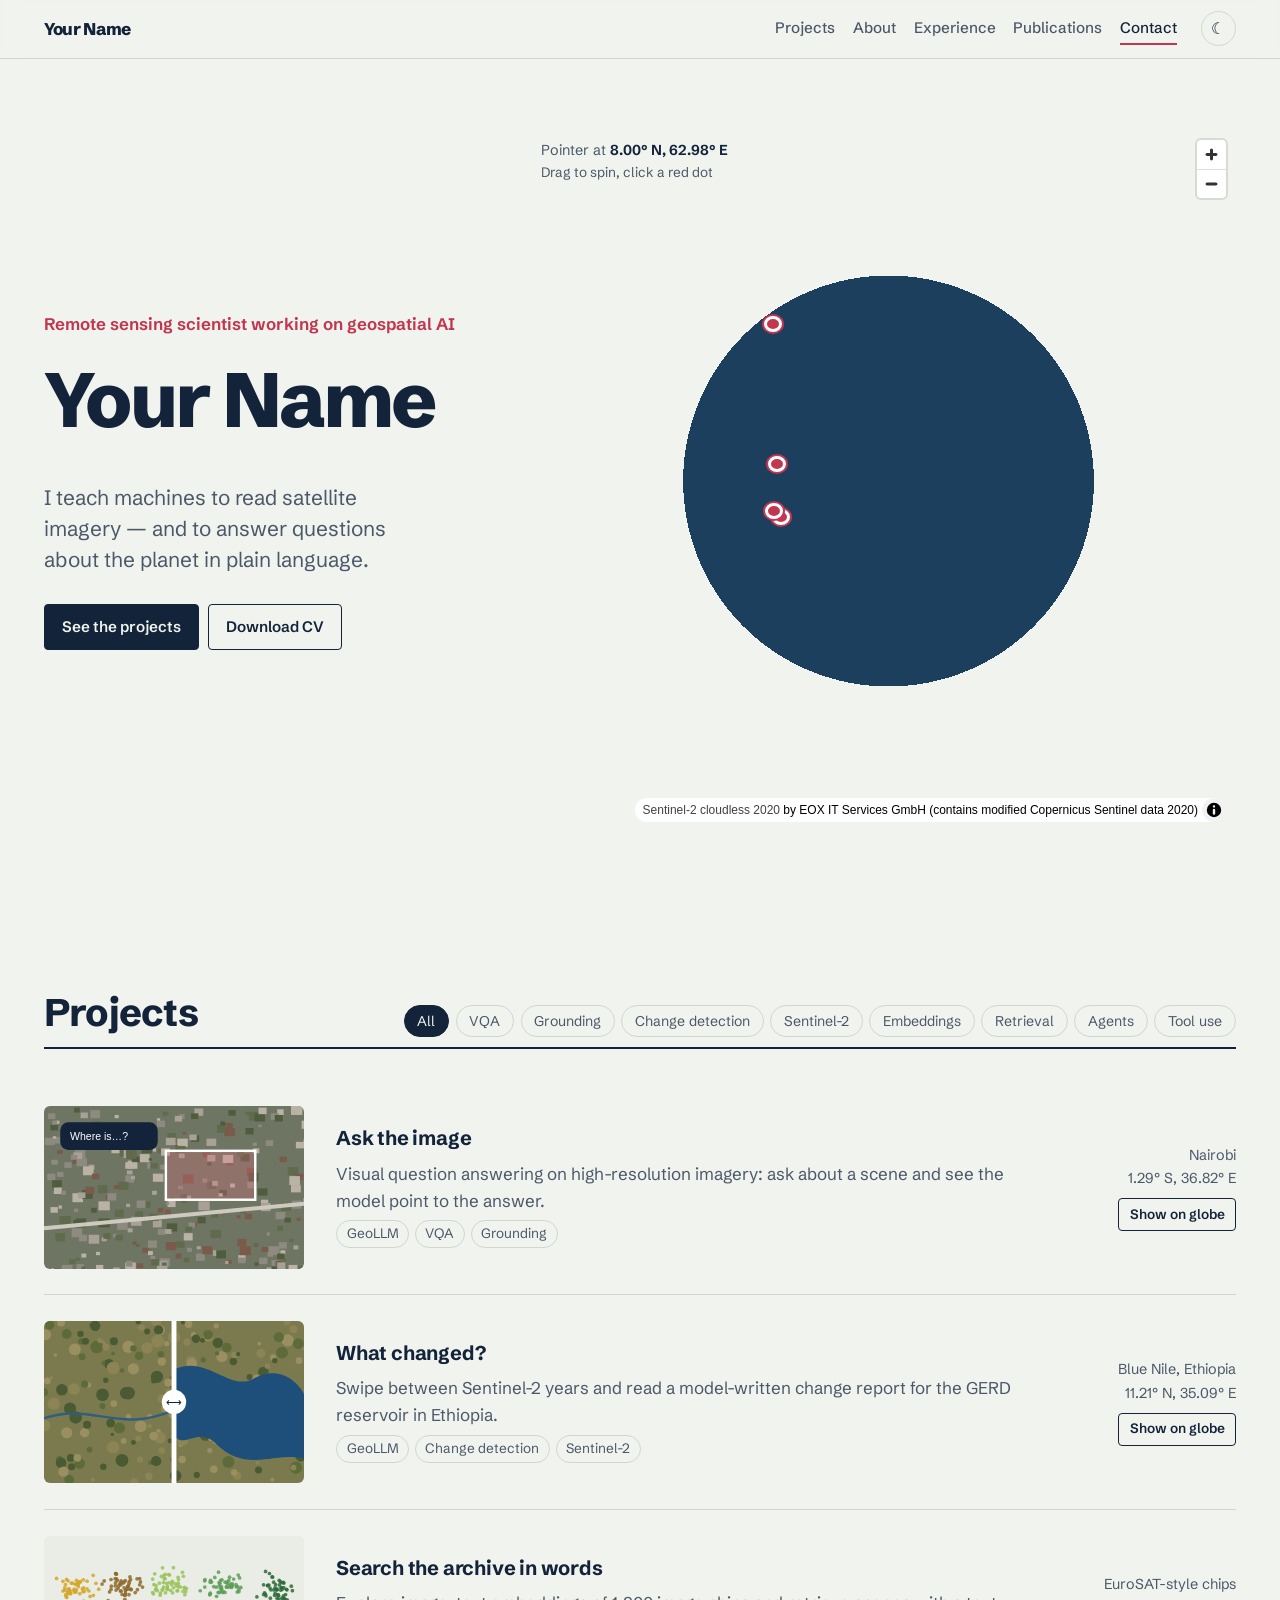
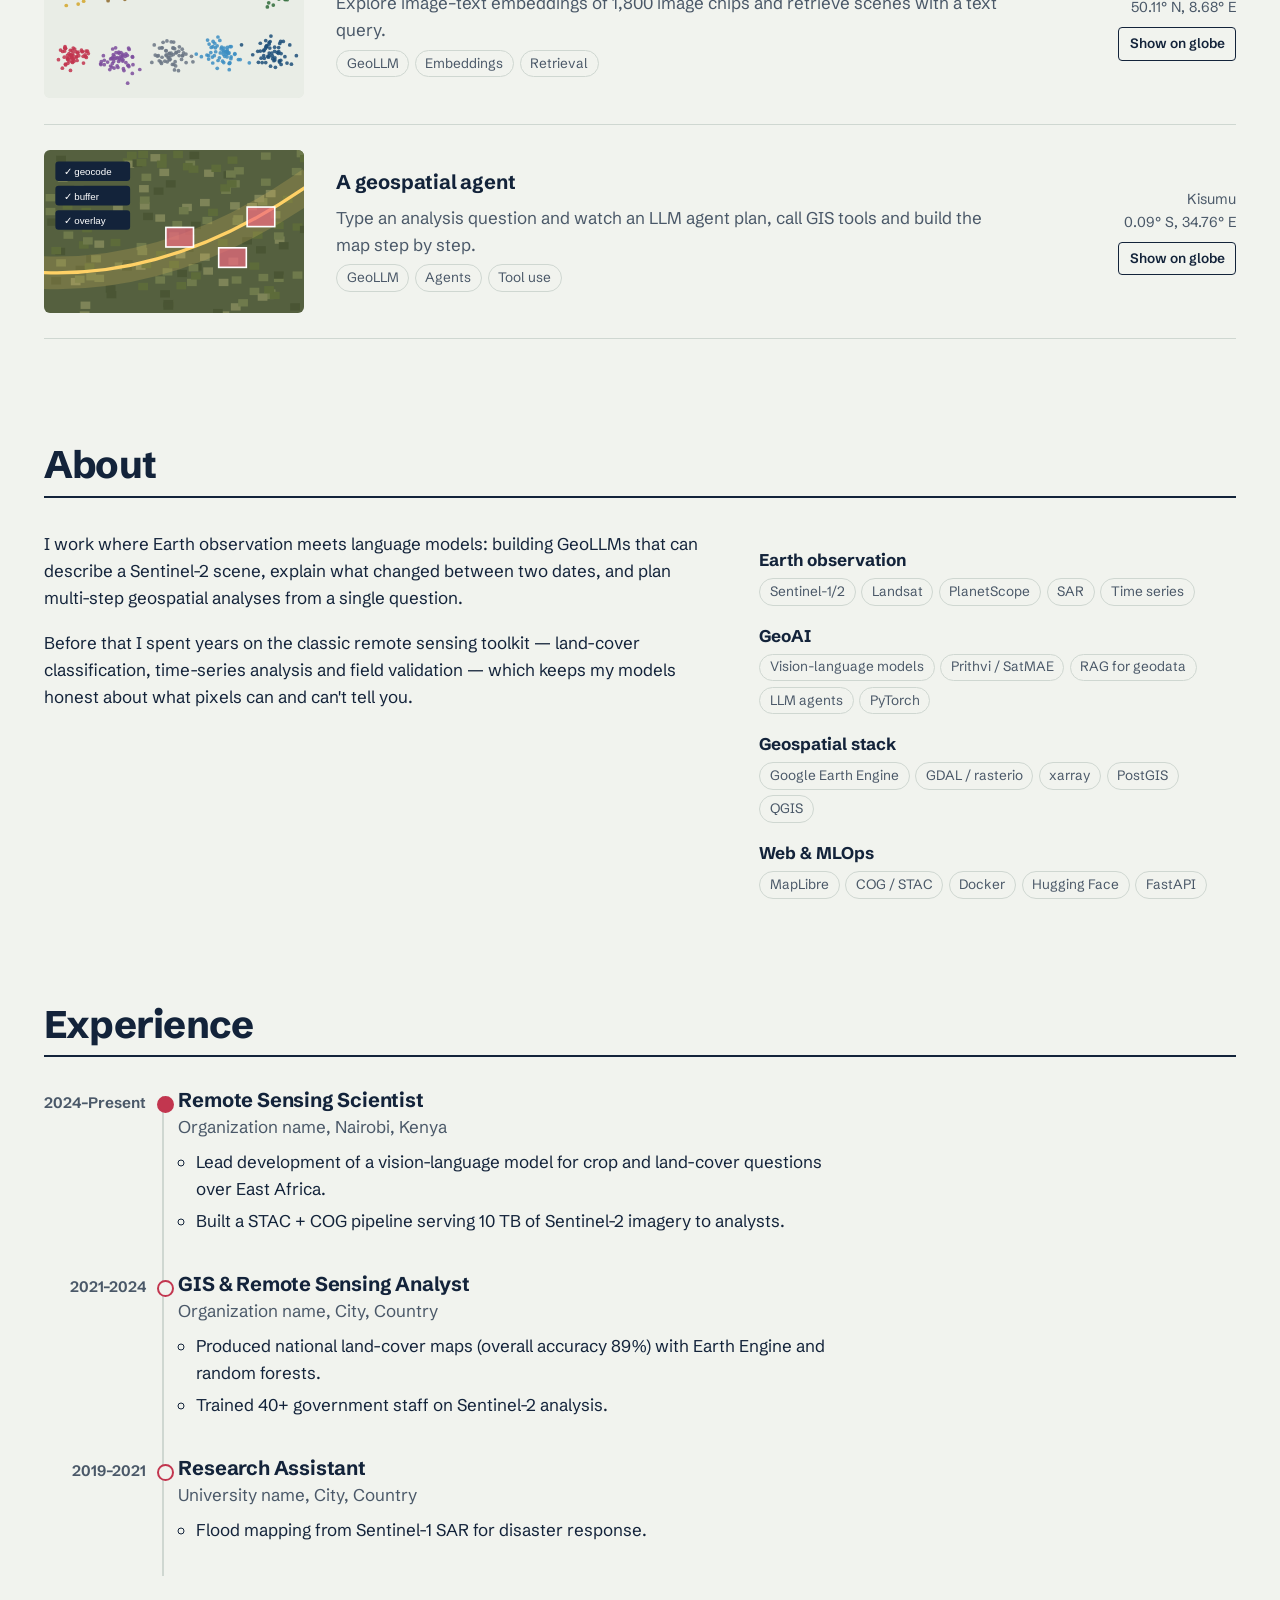
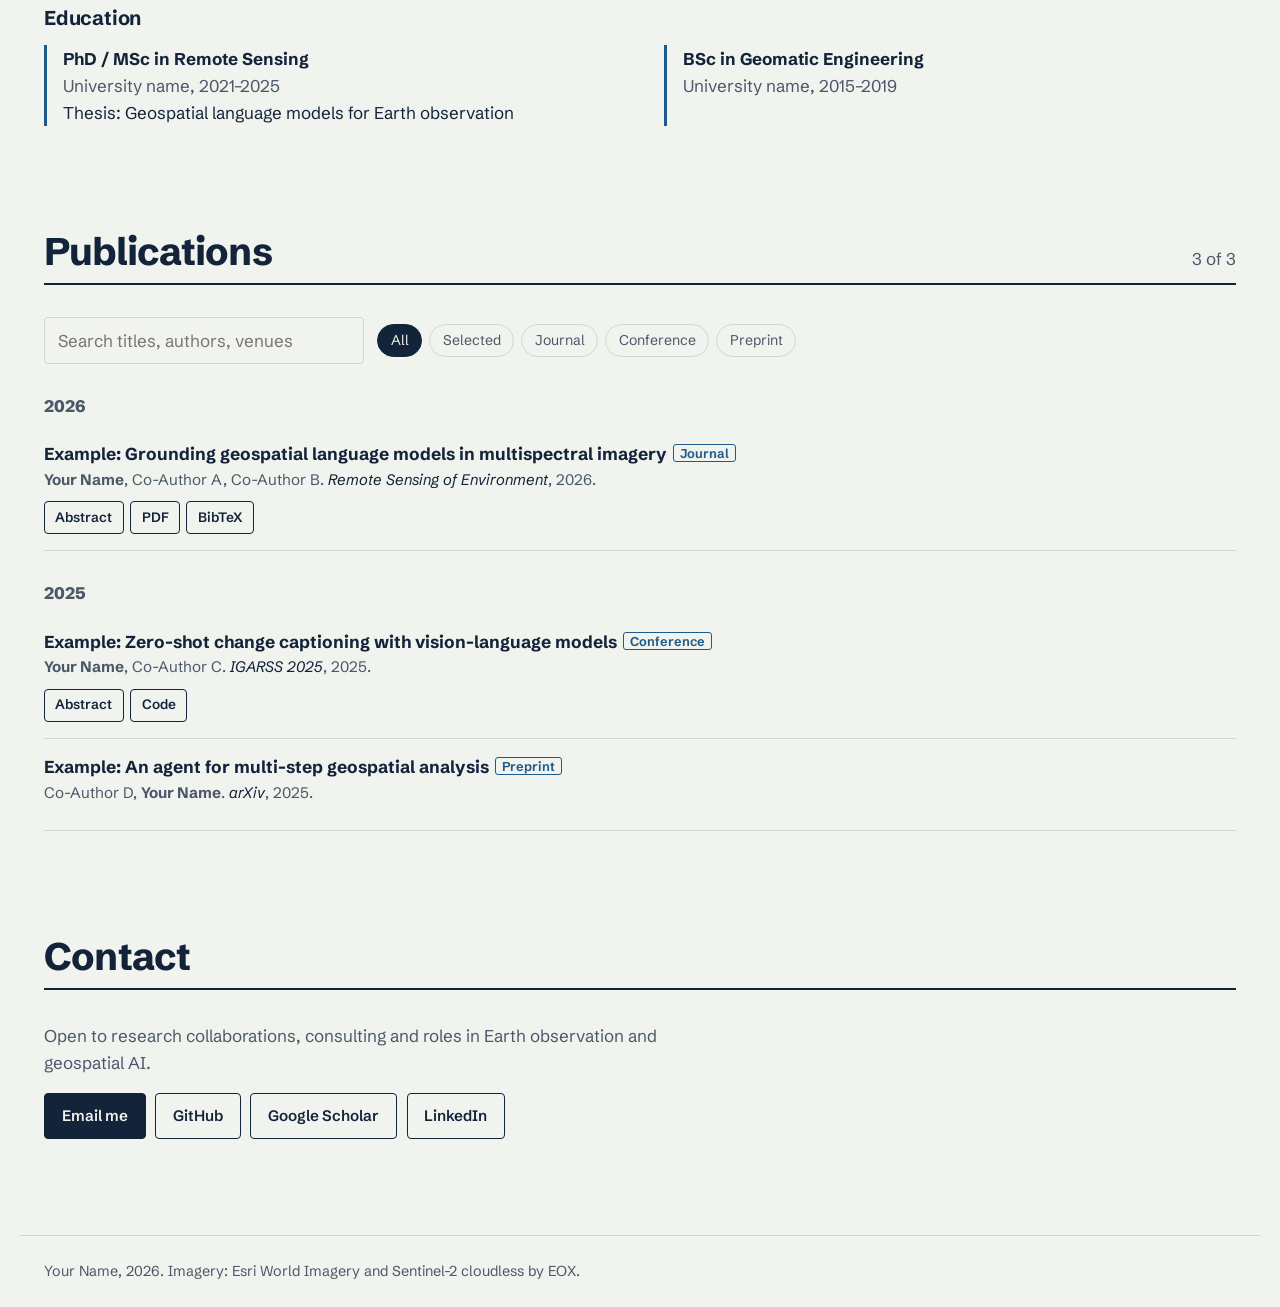
==== commit 3e6bc0bf: "Add files via upload" ====
--- a/index.html
+++ b/index.html
@@ -16,7 +16,7 @@
 <body>
   <header class="site-header">
     <div class="inner">
-      <a class="brand" href="#top" id="brand">Your Name</a>
+      <a class="brand" href="#top" id="brand">Geoffrey Barini</a>
       <nav class="nav" aria-label="Sections">
         <a href="#projects">Projects</a>
         <a href="#about">About</a>
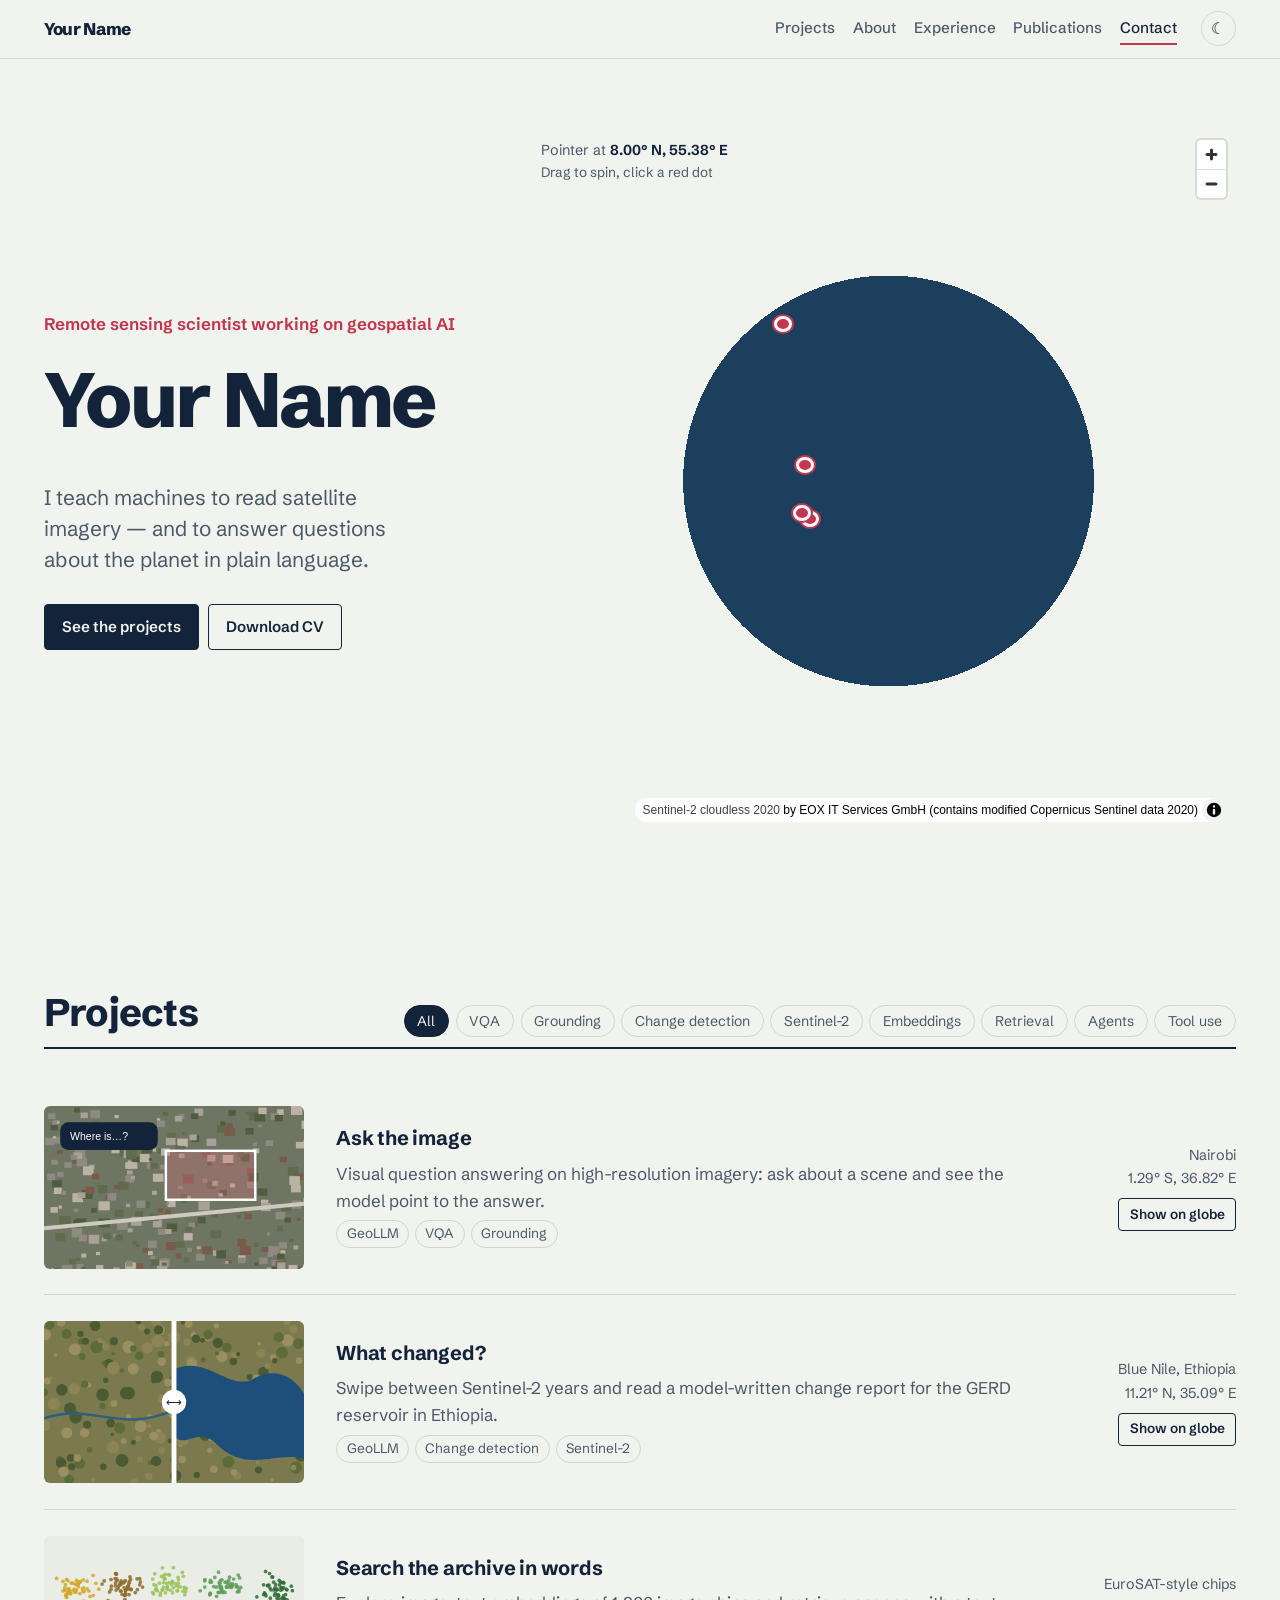
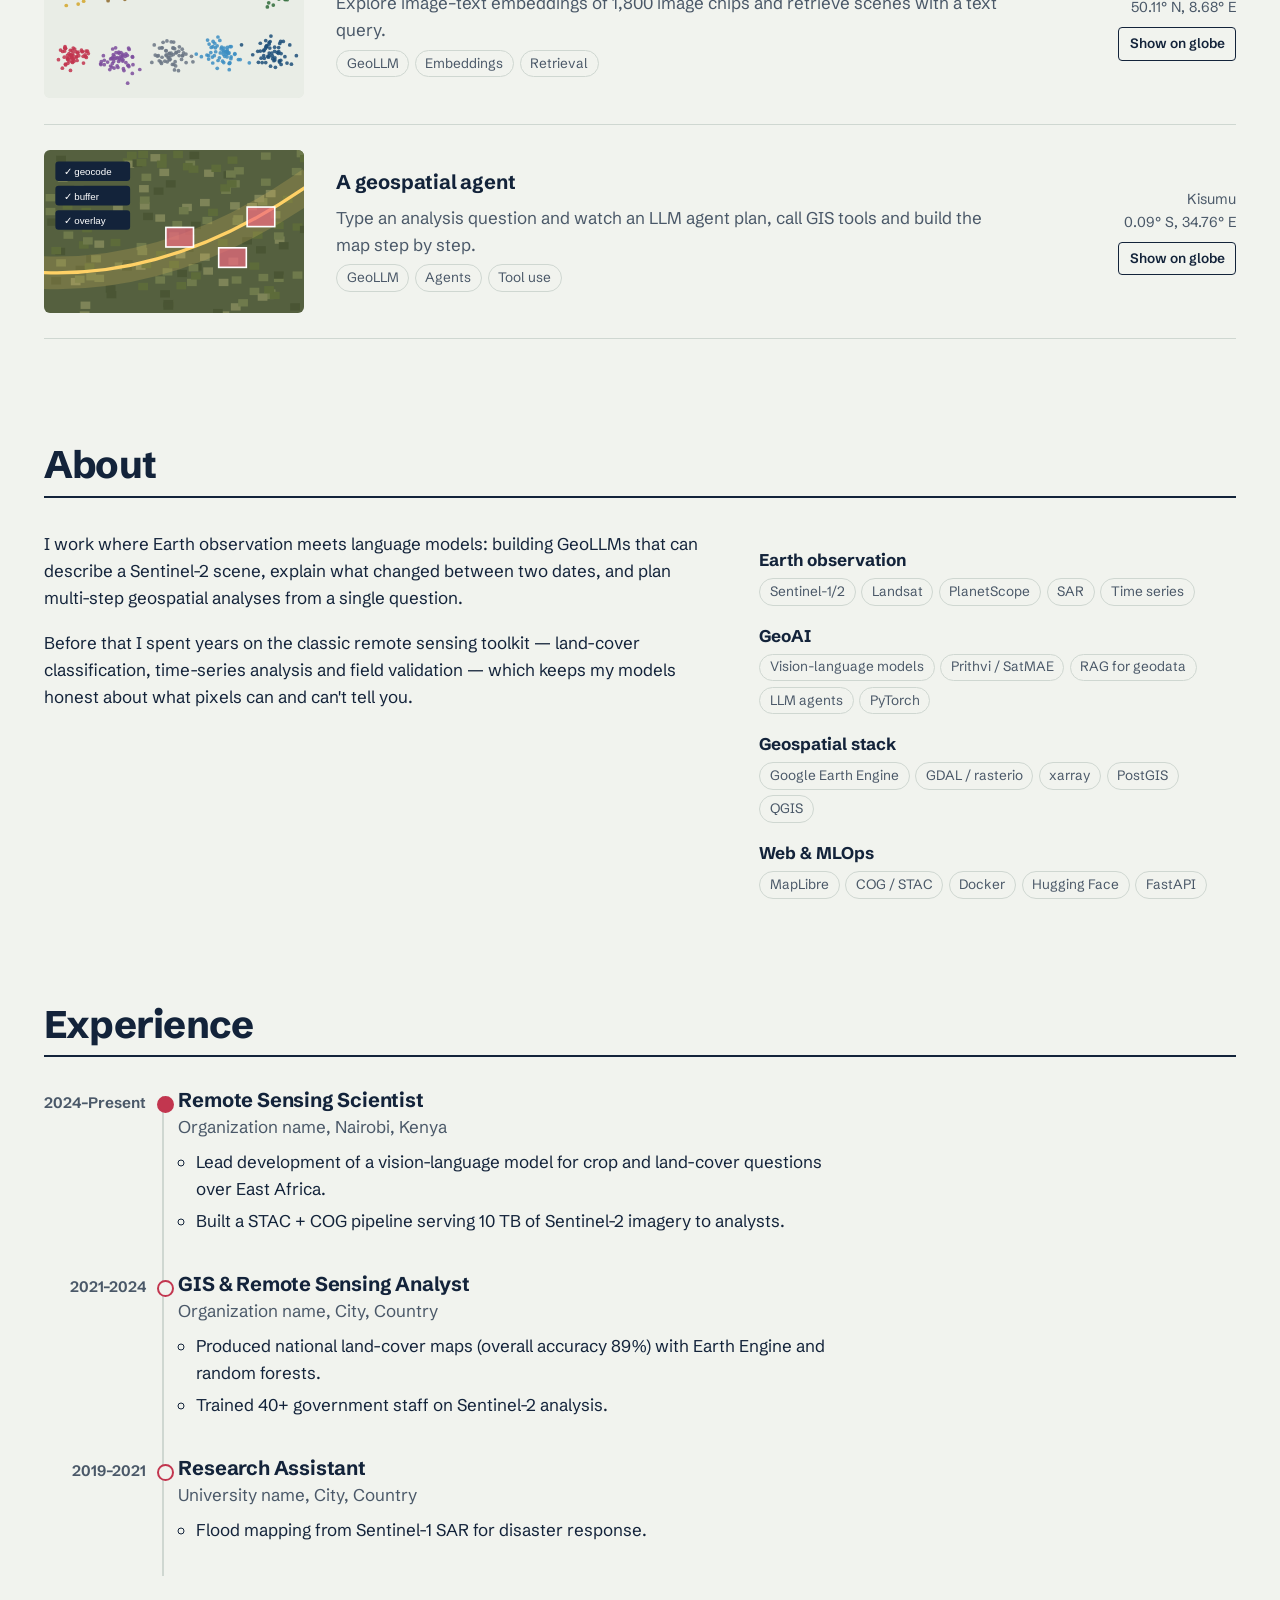
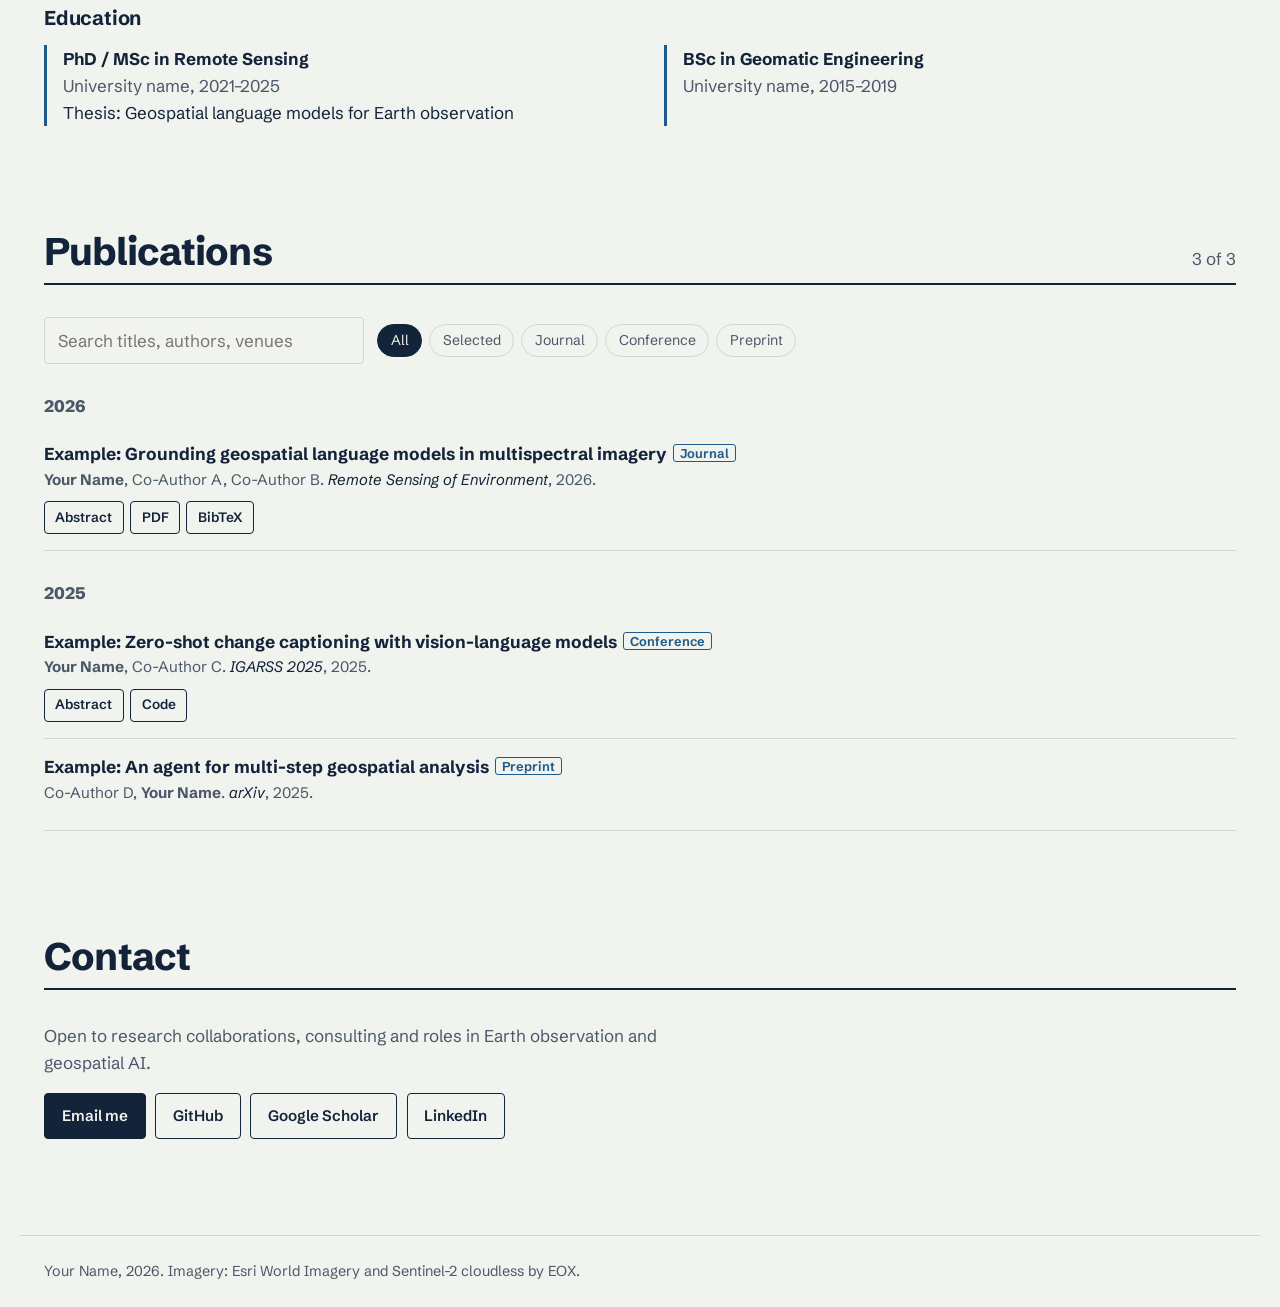
==== commit 92c895f9: "Add files via upload" ====
--- a/index.html
+++ b/index.html
@@ -32,7 +32,7 @@
     <section class="hero" aria-label="Introduction">
       <div class="hero-text">
         <div class="role" id="role"></div>
-        <h1 id="name">Your Name</h1>
+        <h1 id="name">Geoffrey Barini</h1>
         <p class="tagline" id="tagline"></p>
         <div class="hero-actions">
           <a class="btn primary" href="#projects">See the projects</a>
@@ -89,7 +89,7 @@
   </main>
 
   <footer class="site-footer">
-    <span id="footer-name">Your Name</span>, <span class="num" id="year"></span>. Imagery: Esri World Imagery and Sentinel-2 cloudless by EOX.
+    <span id="footer-name">Geoffrey Barini</span>, <span class="num" id="year"></span>. Imagery: Esri World Imagery and Sentinel-2 cloudless by EOX.
   </footer>
 
   <script src="data/profile.js"></script>
